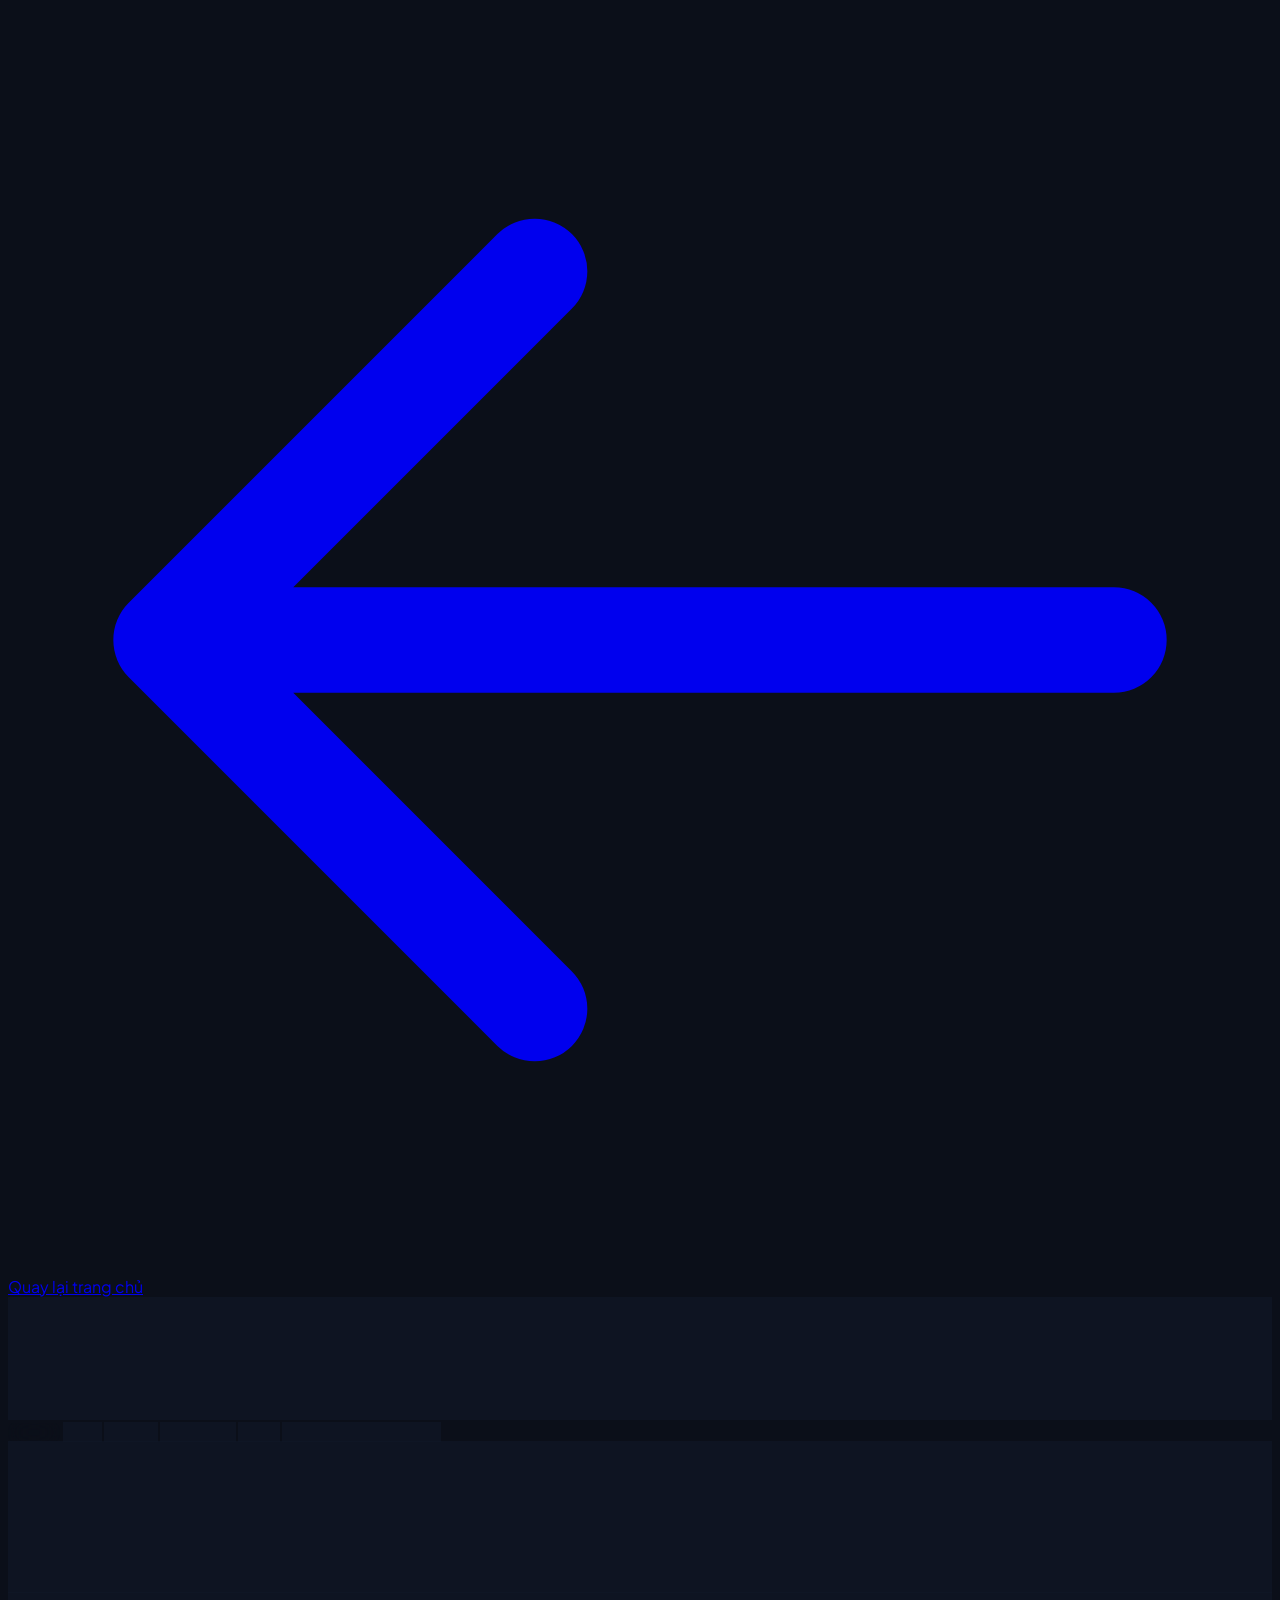
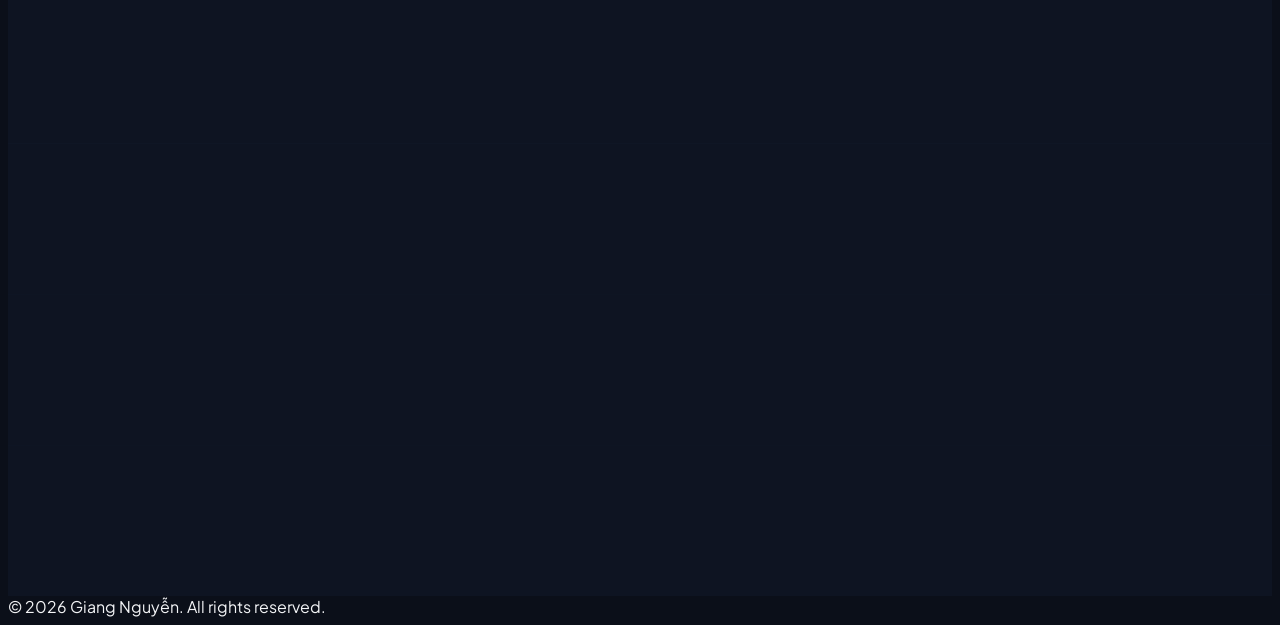
==== du-an/index.html @ d6cf80b6 "Add files via upload" ====
<!DOCTYPE html>
<html lang="vi">
<head>
    <meta charset="UTF-8">
    <meta name="viewport" content="width=device-width, initial-scale=1.0">
    <title>Dự án cá nhân - Giang Nguyễn</title>
    <script src="https://cdn.tailwindcss.com"></script>
    <link href="https://fonts.googleapis.com/css2?family=Plus+Jakarta+Sans:wght@400;500;600;700&display=swap" rel="stylesheet">
    <style>
        body {
            font-family: 'Plus Jakarta Sans', sans-serif;
            background-color: #0b0f19;
            color: #f3f4f6;
        }
        .glass-card {
            background: rgba(17, 24, 39, 0.7);
            border: 1px solid rgba(255, 255, 255, 0.08);
            backdrop-filter: blur(12px);
        }
        .project-card:hover {
            border-color: rgba(59, 130, 246, 0.5);
            transform: translateY(-4px);
        }
        .tab-btn.active {
            background-color: #2563eb;
            color: #ffffff;
            border-color: #2563eb;
        }
    </style>
</head>
<body class="min-h-screen py-10 px-4 sm:px-6">

    <div class="max-w-5xl mx-auto">
        <!-- Nút quay lại trang chủ -->
        <div class="mb-6">
            <a href="../" class="inline-flex items-center text-sm font-medium text-gray-400 hover:text-white transition-colors">
                <svg class="w-4 h-4 mr-2" fill="none" stroke="currentColor" viewBox="0 0 24 24"><path stroke-linecap="round" stroke-linejoin="round" stroke-width="2" d="M10 19l-7-7m0 0l7-7m-7 7h18"/></svg>
                Quay lại trang chủ
            </a>
        </div>

        <!-- Header tiêu đề -->
        <div class="glass-card rounded-2xl p-6 sm:p-8 mb-8 shadow-xl">
            <h1 class="text-2xl sm:text-3xl font-bold text-white mb-2">📁 Kho Dự án & Danh mục</h1>
            <p class="text-gray-400 text-sm sm:text-base">Khám phá các sản phẩm sáng tạo qua từng danh mục chi tiết của Giang Nguyễn.</p>
        </div>

        <!-- Thanh lọc danh mục (Tabs) -->
        <div class="flex flex-wrap gap-2 mb-8" id="filter-tabs">
            <button onclick="filterCategory('all')" class="tab-btn active px-4 py-2 rounded-xl text-sm font-medium glass-card text-gray-300 transition-all">Tất cả</button>
            <button onclick="filterCategory('anh')" class="tab-btn px-4 py-2 rounded-xl text-sm font-medium glass-card text-gray-300 transition-all">Ảnh</button>
            <button onclick="filterCategory('giai-tri')" class="tab-btn px-4 py-2 rounded-xl text-sm font-medium glass-card text-gray-300 transition-all">Giải trí</button>
            <button onclick="filterCategory('thoi-trang')" class="tab-btn px-4 py-2 rounded-xl text-sm font-medium glass-card text-gray-300 transition-all">Thời trang</button>
            <button onclick="filterCategory('tvc')" class="tab-btn px-4 py-2 rounded-xl text-sm font-medium glass-card text-gray-300 transition-all">TVC</button>
            <button onclick="filterCategory('video-beauty')" class="tab-btn px-4 py-2 rounded-xl text-sm font-medium glass-card text-gray-300 transition-all">Video Beauty/Sản phẩm</button>
        </div>

        <!-- Lưới danh sách dự án -->
        <div class="grid grid-cols-1 md:grid-cols-2 lg:grid-cols-3 gap-6" id="project-grid">

            <!-- Mục: Ảnh -->
            <div class="project-item glass-card rounded-2xl overflow-hidden project-card transition-all duration-300 flex flex-col justify-between" data-category="anh">
                <div>
                    <div class="relative aspect-video bg-gray-800">
                        <img src="https://images.unsplash.com/photo-1516035069371-29a1b244cc32?auto=format&fit=crop&w=800&q=80" alt="Ảnh" class="w-full h-full object-cover opacity-80">
                        <span class="absolute top-3 left-3 bg-blue-600/90 text-white text-xs font-semibold px-2.5 py-1 rounded-full">Ảnh</span>
                    </div>
                    <div class="p-5">
                        <h2 class="text-base font-bold text-white mb-1">Bộ sưu tập nhiếp ảnh nghệ thuật</h2>
                        <p class="text-gray-400 text-xs">Ghi lại góc nhìn đời sống và phong cảnh với hệ thống máy ảnh chuyên nghiệp.</p>
                    </div>
                </div>
                <div class="px-5 pb-5 pt-0">
                    <a href="#" class="block w-full text-center bg-gray-800 hover:bg-blue-600 text-white font-medium text-xs py-2 rounded-xl transition-colors">Xem bộ sưu tập</a>
                </div>
            </div>

            <!-- Mục: Giải trí -->
            <div class="project-item glass-card rounded-2xl overflow-hidden project-card transition-all duration-300 flex flex-col justify-between" data-category="giai-tri">
                <div>
                    <div class="relative aspect-video bg-gray-800">
                        <img src="https://images.unsplash.com/photo-1574717024653-61fd2cf4d44d?auto=format&fit=crop&w=800&q=80" alt="Giải trí" class="w-full h-full object-cover opacity-80">
                        <span class="absolute top-3 left-3 bg-purple-600/90 text-white text-xs font-semibold px-2.5 py-1 rounded-full">Giải trí</span>
                    </div>
                    <div class="p-5">
                        <h2 class="text-base font-bold text-white mb-1">Vlog & Nội dung giải trí tổng hợp</h2>
                        <p class="text-gray-400 text-xs">Các video trải nghiệm, hậu trường thú vị và các câu chuyện đời thường.</p>
                    </div>
                </div>
                <div class="px-5 pb-5 pt-0">
                    <a href="#" class="block w-full text-center bg-gray-800 hover:bg-blue-600 text-white font-medium text-xs py-2 rounded-xl transition-colors">Xem chi tiết</a>
                </div>
            </div>

            <!-- Mục: Thời trang -->
            <div class="project-item glass-card rounded-2xl overflow-hidden project-card transition-all duration-300 flex flex-col justify-between" data-category="thoi-trang">
                <div>
                    <div class="relative aspect-video bg-gray-800">
                        <img src="https://images.unsplash.com/photo-1490481651871-ab68de25d43d?auto=format&fit=crop&w=800&q=80" alt="Thời trang" class="w-full h-full object-cover opacity-80">
                        <span class="absolute top-3 left-3 bg-pink-600/90 text-white text-xs font-semibold px-2.5 py-1 rounded-full">Thời trang</span>
                    </div>
                    <div class="p-5">
                        <h2 class="text-base font-bold text-white mb-1">Lookbook & Bộ sưu tập thời trang</h2>
                        <p class="text-gray-400 text-xs">Dự án phối cảnh, chụp lookbook và định hình phong cách cá tính.</p>
                    </div>
                </div>
                <div class="px-5 pb-5 pt-0">
                    <a href="#" class="block w-full text-center bg-gray-800 hover:bg-blue-600 text-white font-medium text-xs py-2 rounded-xl transition-colors">Xem chi tiết</a>
                </div>
            </div>

            <!-- Mục: TVC -->
            <div class="project-item glass-card rounded-2xl overflow-hidden project-card transition-all duration-300 flex flex-col justify-between" data-category="tvc">
                <div>
                    <div class="relative aspect-video bg-gray-800">
                        <img src="https://images.unsplash.com/photo-1492691527719-9d1e07e534b4?auto=format&fit=crop&w=800&q=80" alt="TVC" class="w-full h-full object-cover opacity-80">
                        <span class="absolute top-3 left-3 bg-emerald-600/90 text-white text-xs font-semibold px-2.5 py-1 rounded-full">TVC</span>
                    </div>
                    <div class="p-5">
                        <h2 class="text-base font-bold text-white mb-1">Sản xuất TVC & Quảng cáo thương hiệu</h2>
                        <p class="text-gray-400 text-xs">Các thước phim quảng cáo doanh nghiệp, sự kiện và truyền thông chuyên nghiệp.</p>
                    </div>
                </div>
                <div class="px-5 pb-5 pt-0">
                    <a href="#" class="block w-full text-center bg-gray-800 hover:bg-blue-600 text-white font-medium text-xs py-2 rounded-xl transition-colors">Xem chi tiết</a>
                </div>
            </div>

            <!-- Mục: Video Beauty/Sản phẩm -->
            <div class="project-item glass-card rounded-2xl overflow-hidden project-card transition-all duration-300 flex flex-col justify-between" data-category="video-beauty">
                <div>
                    <div class="relative aspect-video bg-gray-800">
                        <img src="https://images.unsplash.com/photo-1526170375885-4d8ecf77b99f?auto=format&fit=crop&w=800&q=80" alt="Video Beauty/Sản phẩm" class="w-full h-full object-cover opacity-80">
                        <span class="absolute top-3 left-3 bg-amber-600/90 text-white text-xs font-semibold px-2.5 py-1 rounded-full">Beauty / Sản phẩm</span>
                    </div>
                    <div class="p-5">
                        <h2 class="text-base font-bold text-white mb-1">Review & Video Beauty Sản phẩm</h2>
                        <p class="text-gray-400 text-xs">Quay dựng chi tiết cận cảnh sản phẩm, mỹ phẩm và công nghệ với ánh sáng Studio.</p>
                    </div>
                </div>
                <div class="px-5 pb-5 pt-0">
                    <a href="#" class="block w-full text-center bg-gray-800 hover:bg-blue-600 text-white font-medium text-xs py-2 rounded-xl transition-colors">Xem chi tiết</a>
                </div>
            </div>

        </div>

        <!-- Footer nhỏ -->
        <div class="text-center mt-12 text-gray-500 text-xs">
            © 2026 Giang Nguyễn. All rights reserved.
        </div>
    </div>

    <!-- Script xử lý bộ lọc tab -->
    <script>
        function filterCategory(category) {
            // Cập nhật trạng thái active cho nút bấm
            const buttons = document.querySelectorAll('.tab-btn');
            buttons.forEach(btn => btn.classList.remove('active'));
            event.target.classList.add('active');

            // Lọc hiển thị các item dự án
            const items = document.querySelectorAll('.project-item');
            items.forEach(item => {
                if (category === 'all' || item.getAttribute('data-category') === category) {
                    item.style.display = 'flex';
                } else {
                    item.style.display = 'none';
                }
            });
        }
    </script>
</body>
</html>
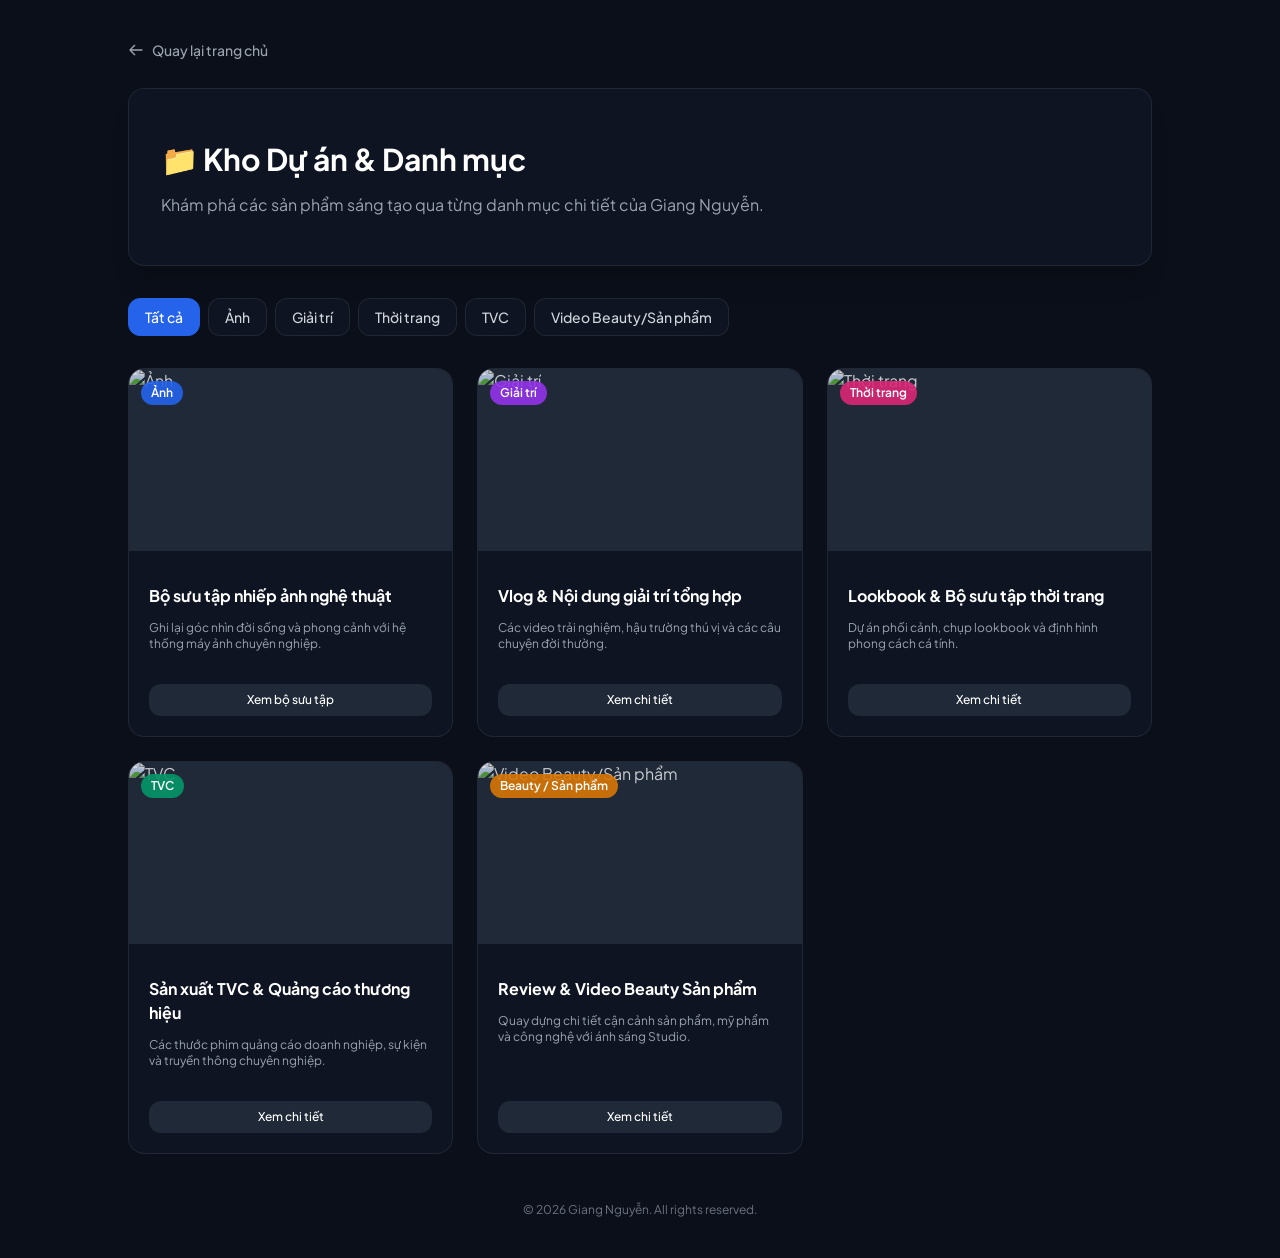
==== commit f0cf4ec7: "Add files via upload" ====
--- a/du-an/index.html
+++ b/du-an/index.html
@@ -4,7 +4,17 @@
     <meta charset="UTF-8">
     <meta name="viewport" content="width=device-width, initial-scale=1.0">
     <title>Dự án cá nhân - Giang Nguyễn</title>
-    <script src="https://cdn.tailwindcss.com"></script>
+    <meta name="description" content="Kho dự án & danh mục sáng tạo của Giang Nguyễn — nhiếp ảnh, vlog giải trí, thời trang, TVC và video beauty.">
+    <meta name="theme-color" content="#0b0f19">
+    <meta property="og:type" content="website">
+    <meta property="og:site_name" content="Giang Nguyễn">
+    <meta property="og:title" content="Dự án cá nhân - Giang Nguyễn">
+    <meta property="og:description" content="Kho dự án & danh mục sáng tạo của Giang Nguyễn — nhiếp ảnh, vlog giải trí, thời trang, TVC và video beauty.">
+    <meta property="og:image" content="https://res.cloudinary.com/g9uxwrbl/image/upload/w_1200,q_80/album-bts-1.jpg">
+    <meta name="twitter:card" content="summary_large_image">
+    <meta name="twitter:title" content="Dự án cá nhân - Giang Nguyễn">
+    <meta name="twitter:description" content="Kho dự án & danh mục sáng tạo của Giang Nguyễn — nhiếp ảnh, vlog giải trí, thời trang, TVC và video beauty.">
+    <link rel="stylesheet" href="tailwind.css">
     <link href="https://fonts.googleapis.com/css2?family=Plus+Jakarta+Sans:wght@400;500;600;700&display=swap" rel="stylesheet">
     <style>
         body {
@@ -47,12 +57,12 @@
 
         <!-- Thanh lọc danh mục (Tabs) -->
         <div class="flex flex-wrap gap-2 mb-8" id="filter-tabs">
-            <button onclick="filterCategory('all')" class="tab-btn active px-4 py-2 rounded-xl text-sm font-medium glass-card text-gray-300 transition-all">Tất cả</button>
-            <button onclick="filterCategory('anh')" class="tab-btn px-4 py-2 rounded-xl text-sm font-medium glass-card text-gray-300 transition-all">Ảnh</button>
-            <button onclick="filterCategory('giai-tri')" class="tab-btn px-4 py-2 rounded-xl text-sm font-medium glass-card text-gray-300 transition-all">Giải trí</button>
-            <button onclick="filterCategory('thoi-trang')" class="tab-btn px-4 py-2 rounded-xl text-sm font-medium glass-card text-gray-300 transition-all">Thời trang</button>
-            <button onclick="filterCategory('tvc')" class="tab-btn px-4 py-2 rounded-xl text-sm font-medium glass-card text-gray-300 transition-all">TVC</button>
-            <button onclick="filterCategory('video-beauty')" class="tab-btn px-4 py-2 rounded-xl text-sm font-medium glass-card text-gray-300 transition-all">Video Beauty/Sản phẩm</button>
+            <button onclick="filterCategory('all', this)" class="tab-btn active px-4 py-2 rounded-xl text-sm font-medium glass-card text-gray-300 transition-all">Tất cả</button>
+            <button onclick="filterCategory('anh', this)" class="tab-btn px-4 py-2 rounded-xl text-sm font-medium glass-card text-gray-300 transition-all">Ảnh</button>
+            <button onclick="filterCategory('giai-tri', this)" class="tab-btn px-4 py-2 rounded-xl text-sm font-medium glass-card text-gray-300 transition-all">Giải trí</button>
+            <button onclick="filterCategory('thoi-trang', this)" class="tab-btn px-4 py-2 rounded-xl text-sm font-medium glass-card text-gray-300 transition-all">Thời trang</button>
+            <button onclick="filterCategory('tvc', this)" class="tab-btn px-4 py-2 rounded-xl text-sm font-medium glass-card text-gray-300 transition-all">TVC</button>
+            <button onclick="filterCategory('video-beauty', this)" class="tab-btn px-4 py-2 rounded-xl text-sm font-medium glass-card text-gray-300 transition-all">Video Beauty/Sản phẩm</button>
         </div>
 
         <!-- Lưới danh sách dự án -->
@@ -71,7 +81,7 @@
                     </div>
                 </div>
                 <div class="px-5 pb-5 pt-0">
-                    <a href="#" class="block w-full text-center bg-gray-800 hover:bg-blue-600 text-white font-medium text-xs py-2 rounded-xl transition-colors">Xem bộ sưu tập</a>
+                    <a href="../#albumSection" class="block w-full text-center bg-gray-800 hover:bg-blue-600 text-white font-medium text-xs py-2 rounded-xl transition-colors">Xem bộ sưu tập</a>
                 </div>
             </div>
 
@@ -88,7 +98,7 @@
                     </div>
                 </div>
                 <div class="px-5 pb-5 pt-0">
-                    <a href="#" class="block w-full text-center bg-gray-800 hover:bg-blue-600 text-white font-medium text-xs py-2 rounded-xl transition-colors">Xem chi tiết</a>
+                    <a href="https://www.facebook.com/n.giang62/reels/" target="_blank" rel="noopener noreferrer" class="block w-full text-center bg-gray-800 hover:bg-blue-600 text-white font-medium text-xs py-2 rounded-xl transition-colors">Xem chi tiết</a>
                 </div>
             </div>
 
@@ -105,7 +115,7 @@
                     </div>
                 </div>
                 <div class="px-5 pb-5 pt-0">
-                    <a href="#" class="block w-full text-center bg-gray-800 hover:bg-blue-600 text-white font-medium text-xs py-2 rounded-xl transition-colors">Xem chi tiết</a>
+                    <button type="button" onclick="comingSoon(this)" class="block w-full text-center bg-gray-800 hover:bg-blue-600 text-white font-medium text-xs py-2 rounded-xl transition-colors cursor-pointer">Xem chi tiết</button>
                 </div>
             </div>
 
@@ -122,7 +132,7 @@
                     </div>
                 </div>
                 <div class="px-5 pb-5 pt-0">
-                    <a href="#" class="block w-full text-center bg-gray-800 hover:bg-blue-600 text-white font-medium text-xs py-2 rounded-xl transition-colors">Xem chi tiết</a>
+                    <button type="button" onclick="comingSoon(this)" class="block w-full text-center bg-gray-800 hover:bg-blue-600 text-white font-medium text-xs py-2 rounded-xl transition-colors cursor-pointer">Xem chi tiết</button>
                 </div>
             </div>
 
@@ -139,7 +149,7 @@
                     </div>
                 </div>
                 <div class="px-5 pb-5 pt-0">
-                    <a href="#" class="block w-full text-center bg-gray-800 hover:bg-blue-600 text-white font-medium text-xs py-2 rounded-xl transition-colors">Xem chi tiết</a>
+                    <button type="button" onclick="comingSoon(this)" class="block w-full text-center bg-gray-800 hover:bg-blue-600 text-white font-medium text-xs py-2 rounded-xl transition-colors cursor-pointer">Xem chi tiết</button>
                 </div>
             </div>
 
@@ -153,21 +163,23 @@
 
     <!-- Script xử lý bộ lọc tab -->
     <script>
-        function filterCategory(category) {
+        function filterCategory(category, btn) {
             // Cập nhật trạng thái active cho nút bấm
-            const buttons = document.querySelectorAll('.tab-btn');
-            buttons.forEach(btn => btn.classList.remove('active'));
-            event.target.classList.add('active');
+            document.querySelectorAll('.tab-btn').forEach(b => b.classList.remove('active'));
+            if (btn) btn.classList.add('active');
 
             // Lọc hiển thị các item dự án
-            const items = document.querySelectorAll('.project-item');
-            items.forEach(item => {
-                if (category === 'all' || item.getAttribute('data-category') === category) {
-                    item.style.display = 'flex';
-                } else {
-                    item.style.display = 'none';
-                }
+            document.querySelectorAll('.project-item').forEach(item => {
+                item.style.display =
+                    (category === 'all' || item.getAttribute('data-category') === category) ? 'flex' : 'none';
             });
+        }
+
+        // Mục chưa có trang chi tiết: nhấn chỉ hiển thị thông báo, không nhảy đi đâu cả
+        function comingSoon(btn) {
+            if (btn.textContent.includes('Sắp ra mắt')) return;
+            btn.textContent = 'Sắp ra mắt ✨';
+            setTimeout(() => { btn.textContent = 'Xem chi tiết'; }, 2000);
         }
     </script>
 </body>
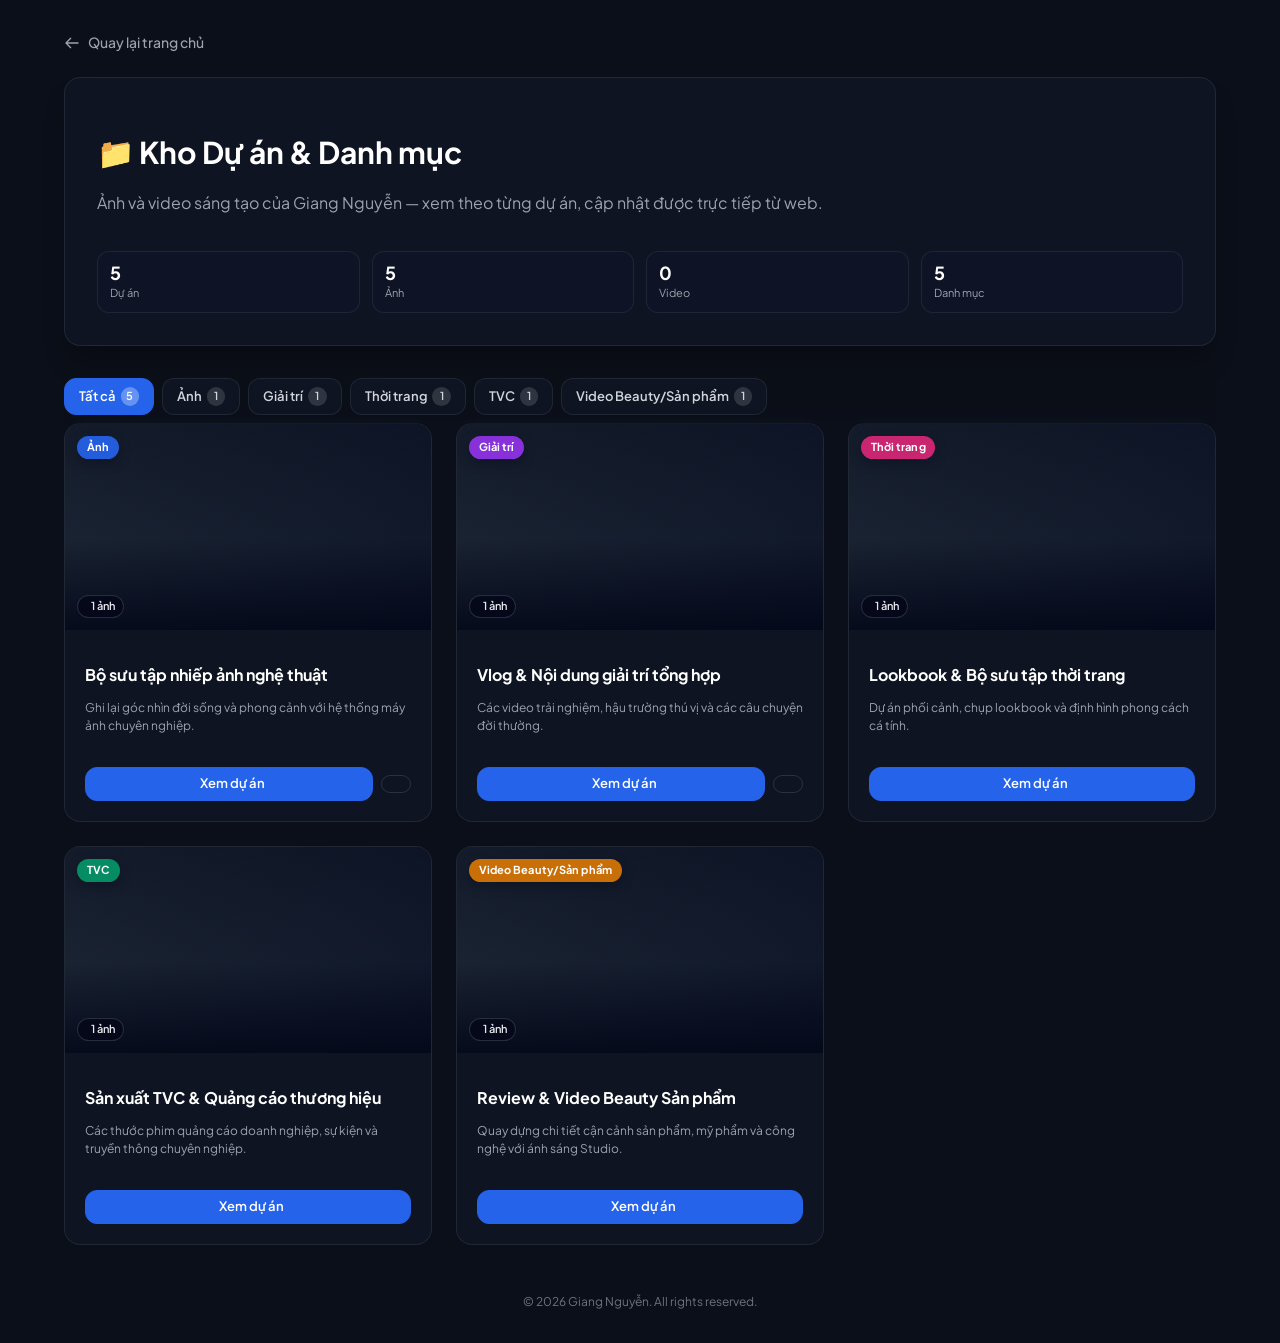
==== commit 07069041: "Add files via upload" ====
--- a/du-an/index.html
+++ b/du-an/index.html
@@ -4,183 +4,242 @@
     <meta charset="UTF-8">
     <meta name="viewport" content="width=device-width, initial-scale=1.0">
     <title>Dự án cá nhân - Giang Nguyễn</title>
-    <meta name="description" content="Kho dự án & danh mục sáng tạo của Giang Nguyễn — nhiếp ảnh, vlog giải trí, thời trang, TVC và video beauty.">
+    <meta name="description" content="Kho dự án & danh mục sáng tạo của Giang Nguyễn — ảnh, video, vlog giải trí, thời trang, TVC và video beauty.">
     <meta name="theme-color" content="#0b0f19">
     <meta property="og:type" content="website">
     <meta property="og:site_name" content="Giang Nguyễn">
     <meta property="og:title" content="Dự án cá nhân - Giang Nguyễn">
-    <meta property="og:description" content="Kho dự án & danh mục sáng tạo của Giang Nguyễn — nhiếp ảnh, vlog giải trí, thời trang, TVC và video beauty.">
+    <meta property="og:description" content="Kho dự án & danh mục sáng tạo của Giang Nguyễn — ảnh, video, vlog giải trí, thời trang, TVC và video beauty.">
     <meta property="og:image" content="https://res.cloudinary.com/g9uxwrbl/image/upload/w_1200,q_80/album-bts-1.jpg">
     <meta name="twitter:card" content="summary_large_image">
     <meta name="twitter:title" content="Dự án cá nhân - Giang Nguyễn">
-    <meta name="twitter:description" content="Kho dự án & danh mục sáng tạo của Giang Nguyễn — nhiếp ảnh, vlog giải trí, thời trang, TVC và video beauty.">
+    <meta name="twitter:description" content="Kho dự án & danh mục sáng tạo của Giang Nguyễn — ảnh, video, vlog giải trí, thời trang, TVC và video beauty.">
+    <link rel="icon" type="image/png" href="../image/icon.jpg">
+    <!-- Mở kết nối sớm tới các CDN đang dùng để giảm độ trễ -->
+    <link rel="preconnect" href="https://fonts.googleapis.com">
+    <link rel="preconnect" href="https://fonts.gstatic.com" crossorigin>
+    <link rel="preconnect" href="https://res.cloudinary.com" crossorigin>
+    <link rel="dns-prefetch" href="https://res.cloudinary.com">
+    <link rel="dns-prefetch" href="https://i.ytimg.com">
+    <link href="https://fonts.googleapis.com/css2?family=Plus+Jakarta+Sans:wght@400;500;600;700&display=swap" rel="stylesheet">
+    <!-- Icon Phosphor: chỉ nạp 2 bộ đang dùng (regular + fill) -->
+    <link rel="stylesheet" href="https://cdn.jsdelivr.net/npm/@phosphor-icons/web@2.1.2/src/regular/style.css">
+    <link rel="stylesheet" href="https://cdn.jsdelivr.net/npm/@phosphor-icons/web@2.1.2/src/fill/style.css">
+    <!-- Đăng nhập Google: chỉ tài khoản admin mới thấy công cụ thêm ảnh/video -->
+    <script src="https://accounts.google.com/gsi/client" async defer></script>
     <link rel="stylesheet" href="tailwind.css">
-    <link href="https://fonts.googleapis.com/css2?family=Plus+Jakarta+Sans:wght@400;500;600;700&display=swap" rel="stylesheet">
-    <style>
-        body {
-            font-family: 'Plus Jakarta Sans', sans-serif;
-            background-color: #0b0f19;
-            color: #f3f4f6;
-        }
-        .glass-card {
-            background: rgba(17, 24, 39, 0.7);
-            border: 1px solid rgba(255, 255, 255, 0.08);
-            backdrop-filter: blur(12px);
-        }
-        .project-card:hover {
-            border-color: rgba(59, 130, 246, 0.5);
-            transform: translateY(-4px);
-        }
-        .tab-btn.active {
-            background-color: #2563eb;
-            color: #ffffff;
-            border-color: #2563eb;
-        }
-    </style>
+    <!-- Giao diện riêng của Kho Dự án: nạp SAU tailwind.css để đè utility trùng tên -->
+    <link rel="stylesheet" href="du-an.css">
 </head>
-<body class="min-h-screen py-10 px-4 sm:px-6">
-
-    <div class="max-w-5xl mx-auto">
-        <!-- Nút quay lại trang chủ -->
-        <div class="mb-6">
-            <a href="../" class="inline-flex items-center text-sm font-medium text-gray-400 hover:text-white transition-colors">
-                <svg class="w-4 h-4 mr-2" fill="none" stroke="currentColor" viewBox="0 0 24 24"><path stroke-linecap="round" stroke-linejoin="round" stroke-width="2" d="M10 19l-7-7m0 0l7-7m-7 7h18"/></svg>
+<body class="duan-page">
+
+    <div class="duan-wrap">
+
+        <!-- Thanh trên: quay lại trang chủ + khu vực quản trị -->
+        <div class="duan-topbar">
+            <a href="../" class="duan-back" title="Quay lại trang chủ">
+                <svg width="16" height="16" fill="none" stroke="currentColor" viewBox="0 0 24 24" aria-hidden="true"><path stroke-linecap="round" stroke-linejoin="round" stroke-width="2" d="M10 19l-7-7m0 0l7-7m-7 7h18"/></svg>
                 Quay lại trang chủ
             </a>
-        </div>
-
-        <!-- Header tiêu đề -->
-        <div class="glass-card rounded-2xl p-6 sm:p-8 mb-8 shadow-xl">
-            <h1 class="text-2xl sm:text-3xl font-bold text-white mb-2">📁 Kho Dự án & Danh mục</h1>
-            <p class="text-gray-400 text-sm sm:text-base">Khám phá các sản phẩm sáng tạo qua từng danh mục chi tiết của Giang Nguyễn.</p>
-        </div>
-
-        <!-- Thanh lọc danh mục (Tabs) -->
-        <div class="flex flex-wrap gap-2 mb-8" id="filter-tabs">
-            <button onclick="filterCategory('all', this)" class="tab-btn active px-4 py-2 rounded-xl text-sm font-medium glass-card text-gray-300 transition-all">Tất cả</button>
-            <button onclick="filterCategory('anh', this)" class="tab-btn px-4 py-2 rounded-xl text-sm font-medium glass-card text-gray-300 transition-all">Ảnh</button>
-            <button onclick="filterCategory('giai-tri', this)" class="tab-btn px-4 py-2 rounded-xl text-sm font-medium glass-card text-gray-300 transition-all">Giải trí</button>
-            <button onclick="filterCategory('thoi-trang', this)" class="tab-btn px-4 py-2 rounded-xl text-sm font-medium glass-card text-gray-300 transition-all">Thời trang</button>
-            <button onclick="filterCategory('tvc', this)" class="tab-btn px-4 py-2 rounded-xl text-sm font-medium glass-card text-gray-300 transition-all">TVC</button>
-            <button onclick="filterCategory('video-beauty', this)" class="tab-btn px-4 py-2 rounded-xl text-sm font-medium glass-card text-gray-300 transition-all">Video Beauty/Sản phẩm</button>
-        </div>
-
-        <!-- Lưới danh sách dự án -->
-        <div class="grid grid-cols-1 md:grid-cols-2 lg:grid-cols-3 gap-6" id="project-grid">
-
-            <!-- Mục: Ảnh -->
-            <div class="project-item glass-card rounded-2xl overflow-hidden project-card transition-all duration-300 flex flex-col justify-between" data-category="anh">
+
+            <!-- Vùng đăng nhập (hiện khi Google Identity Services sẵn sàng) -->
+            <div id="duanAuthBox" class="hidden">
+                <div id="duanAuthSignedOut">
+                    <div id="duanGoogleBtn" class="duan-google-slot"></div>
+                    <p id="duanAuthNote" class="duan-hint hidden"></p>
+                </div>
+                <div id="duanAuthSignedIn" class="hidden duan-userchip">
+                    <img id="duanUserAvatar" class="duan-avatar" src="" alt="" referrerpolicy="no-referrer">
+                    <span id="duanUserName" class="text-xs font-semibold text-white"></span>
+                    <span id="duanAdminBadge" class="duan-badge-admin hidden">ADMIN</span>
+                    <span id="duanAuthHint" class="text-xs text-gray-400 hidden"></span>
+                    <button type="button" class="duan-btn duan-btn--ghost duan-btn--xs" data-duan-logout="1">Thoát</button>
+                </div>
+            </div>
+        </div>
+        <!-- Tiêu đề + thống kê + công cụ admin -->
+        <header class="glass-card duan-head-card">
+            <div class="duan-head">
                 <div>
-                    <div class="relative aspect-video bg-gray-800">
-                        <img src="https://images.unsplash.com/photo-1516035069371-29a1b244cc32?auto=format&fit=crop&w=800&q=80" alt="Ảnh" class="w-full h-full object-cover opacity-80">
-                        <span class="absolute top-3 left-3 bg-blue-600/90 text-white text-xs font-semibold px-2.5 py-1 rounded-full">Ảnh</span>
+                    <h1 class="duan-h1">📁 Kho Dự án &amp; Danh mục</h1>
+                    <p class="duan-lead">Ảnh và video sáng tạo của Giang Nguyễn — xem theo từng dự án, cập nhật được trực tiếp từ web.</p>
+                </div>
+                <div id="duanAdminTools" class="hidden duan-actions">
+                    <button type="button" class="duan-btn duan-btn--primary" data-duan-new="1">
+                        <i class="ph ph-plus-circle" aria-hidden="true"></i> Thêm dự án
+                    </button>
+                    <button type="button" class="duan-btn duan-btn--ghost" data-duan-reset="1" title="Quay lại 5 danh mục mặc định">
+                        <i class="ph ph-arrow-counter-clockwise" aria-hidden="true"></i> Mặc định
+                    </button>
+                    <span id="duanModeChip" class="duan-chip hidden" title="Nơi lưu thay đổi"></span>
+                </div>
+            </div>
+
+            <!-- Thống kê nhanh: dự án / ảnh / video / danh mục -->
+            <div id="duanStats" class="duan-stats"></div>
+
+            <div id="duanDefaultNote" class="duan-note hidden duan-spacer">
+                Đang hiển thị <b>5 danh mục mặc định</b>. Mọi thao tác thêm/sửa/xoá của bạn sẽ được lưu thành dữ liệu thật
+                (vào <code>data.js</code> khi chạy tại máy, hoặc lên bin cloud khi trang chạy online).
+            </div>
+        </header>
+
+        <!-- Thanh lọc theo danh mục (số lượng cập nhật tự động) -->
+        <div class="duan-tab-bar">
+            <div id="duanTabs" class="duan-tabs"></div>
+        </div>
+
+        <!-- Lưới dự án: do du-an.js render -->
+        <div id="duanGrid" class="duan-grid"></div>
+
+        <!-- Trạng thái rỗng -->
+        <div id="duanEmpty" class="glass-card duan-empty hidden">
+            <i class="ph ph-image-square" aria-hidden="true"></i>
+            <p class="duan-empty-text">Chưa có dự án nào trong danh mục này.</p>
+        </div>
+
+        <div class="duan-footer">
+            © 2026 Giang Nguyễn. All rights reserved.
+        </div>
+    </div>
+
+    <!-- ==================== Modal xem chi tiết dự án ==================== -->
+    <div id="duanProjectModal" class="duan-modal hidden" role="dialog" aria-modal="true" aria-labelledby="duanProjectTitle">
+        <div class="duan-modal-panel">
+            <div class="duan-modal-head">
+                <div class="duan-grow">
+                    <h3 id="duanProjectTitle" class="duan-title duan-clamp-1"></h3>
+                    <p id="duanProjectMeta" class="duan-counter duan-spacer-sm"></p>
+                </div>
+                <div class="duan-actions">
+                    <div id="duanProjectAdminTools" class="hidden duan-actions">
+                        <button type="button" class="duan-btn duan-btn--xs duan-btn--primary" data-duan-add-media="1" title="Thêm ảnh/video vào dự án này">
+                            <i class="ph ph-plus" aria-hidden="true"></i> Ảnh/Video
+                        </button>
+                        <button type="button" class="duan-btn duan-btn--xs" data-duan-edit="1" title="Sửa thông tin dự án">
+                            <i class="ph ph-pencil-simple" aria-hidden="true"></i> Sửa
+                        </button>
+                        <button type="button" class="duan-btn duan-btn--xs duan-btn--danger" data-duan-delete="1" title="Xoá dự án">
+                            <i class="ph ph-trash" aria-hidden="true"></i>
+                        </button>
                     </div>
-                    <div class="p-5">
-                        <h2 class="text-base font-bold text-white mb-1">Bộ sưu tập nhiếp ảnh nghệ thuật</h2>
-                        <p class="text-gray-400 text-xs">Ghi lại góc nhìn đời sống và phong cảnh với hệ thống máy ảnh chuyên nghiệp.</p>
+                    <button type="button" class="duan-btn duan-btn--icon" data-duan-close="project" aria-label="Đóng">
+                        <i class="ph ph-x" aria-hidden="true"></i>
+                    </button>
+                </div>
+            </div>
+            <div class="duan-modal-body">
+                <div class="duan-viewer-wrap">
+                    <div id="duanViewer" class="duan-viewer"></div>
+                    <button type="button" class="duan-nav duan-nav--prev" data-duan-nav="prev" aria-label="Media trước">
+                        <i class="ph ph-caret-left" aria-hidden="true"></i>
+                    </button>
+                    <button type="button" class="duan-nav duan-nav--next" data-duan-nav="next" aria-label="Media tiếp theo">
+                        <i class="ph ph-caret-right" aria-hidden="true"></i>
+                    </button>
+                </div>
+                <div class="duan-row duan-spacer">
+                    <span id="duanViewerCounter" class="duan-counter"></span>
+                    <span id="duanViewerType" class="duan-chip hidden"></span>
+                </div>
+                <p id="duanProjectDesc" class="duan-desc-md"></p>
+                <div class="duan-row duan-spacer">
+                    <a id="duanProjectLink" class="duan-btn duan-btn--ghost hidden" target="_blank" rel="noopener noreferrer">
+                        <i class="ph ph-arrow-square-out" aria-hidden="true"></i> <span id="duanProjectLinkText"></span>
+                    </a>
+                </div>
+                <div id="duanThumbs" class="duan-thumbs duan-spacer"></div>
+            </div>
+        </div>
+    </div>
+
+    <!-- ==================== Modal thêm / sửa dự án ==================== -->
+    <div id="duanFormModal" class="duan-modal hidden" role="dialog" aria-modal="true" aria-labelledby="duanFormHeading">
+        <div class="duan-modal-panel">
+            <div class="duan-modal-head">
+                <div class="duan-grow">
+                    <h3 id="duanFormHeading" class="duan-title">Thêm dự án</h3>
+                    <p class="duan-counter duan-spacer-sm">Dán link ảnh/video/YouTube/Facebook hoặc tải file trực tiếp lên Cloudinary.</p>
+                </div>
+                <button type="button" class="duan-btn duan-btn--icon" data-duan-close="form" aria-label="Đóng">
+                    <i class="ph ph-x" aria-hidden="true"></i>
+                </button>
+            </div>
+
+            <form id="duanForm" class="duan-modal-body" onsubmit="duanSubmitForm(event)">
+                <div class="duan-col">
+                    <label class="duan-label" for="duanFormTitleInput">Tiêu đề dự án *</label>
+                    <input id="duanFormTitleInput" class="duan-input" type="text" maxlength="140" required placeholder="VD: Bộ sưu tập nhiếp ảnh nghệ thuật">
+                </div>
+
+                <div class="duan-2col duan-spacer">
+                    <div class="duan-col">
+                        <label class="duan-label" for="duanFormCategory">Danh mục</label>
+                        <select id="duanFormCategory" class="duan-input"></select>
                     </div>
-                </div>
-                <div class="px-5 pb-5 pt-0">
-                    <a href="../#albumSection" class="block w-full text-center bg-gray-800 hover:bg-blue-600 text-white font-medium text-xs py-2 rounded-xl transition-colors">Xem bộ sưu tập</a>
-                </div>
-            </div>
-
-            <!-- Mục: Giải trí -->
-            <div class="project-item glass-card rounded-2xl overflow-hidden project-card transition-all duration-300 flex flex-col justify-between" data-category="giai-tri">
-                <div>
-                    <div class="relative aspect-video bg-gray-800">
-                        <img src="https://images.unsplash.com/photo-1574717024653-61fd2cf4d44d?auto=format&fit=crop&w=800&q=80" alt="Giải trí" class="w-full h-full object-cover opacity-80">
-                        <span class="absolute top-3 left-3 bg-purple-600/90 text-white text-xs font-semibold px-2.5 py-1 rounded-full">Giải trí</span>
+                    <div class="duan-col">
+                        <label class="duan-label" for="duanFormLinkLabel">Nhãn nút liên kết</label>
+                        <input id="duanFormLinkLabel" class="duan-input" type="text" maxlength="40" placeholder="Xem bộ sưu tập">
                     </div>
-                    <div class="p-5">
-                        <h2 class="text-base font-bold text-white mb-1">Vlog & Nội dung giải trí tổng hợp</h2>
-                        <p class="text-gray-400 text-xs">Các video trải nghiệm, hậu trường thú vị và các câu chuyện đời thường.</p>
-                    </div>
-                </div>
-                <div class="px-5 pb-5 pt-0">
-                    <a href="https://www.facebook.com/n.giang62/reels/" target="_blank" rel="noopener noreferrer" class="block w-full text-center bg-gray-800 hover:bg-blue-600 text-white font-medium text-xs py-2 rounded-xl transition-colors">Xem chi tiết</a>
-                </div>
-            </div>
-
-            <!-- Mục: Thời trang -->
-            <div class="project-item glass-card rounded-2xl overflow-hidden project-card transition-all duration-300 flex flex-col justify-between" data-category="thoi-trang">
-                <div>
-                    <div class="relative aspect-video bg-gray-800">
-                        <img src="https://images.unsplash.com/photo-1490481651871-ab68de25d43d?auto=format&fit=crop&w=800&q=80" alt="Thời trang" class="w-full h-full object-cover opacity-80">
-                        <span class="absolute top-3 left-3 bg-pink-600/90 text-white text-xs font-semibold px-2.5 py-1 rounded-full">Thời trang</span>
-                    </div>
-                    <div class="p-5">
-                        <h2 class="text-base font-bold text-white mb-1">Lookbook & Bộ sưu tập thời trang</h2>
-                        <p class="text-gray-400 text-xs">Dự án phối cảnh, chụp lookbook và định hình phong cách cá tính.</p>
-                    </div>
-                </div>
-                <div class="px-5 pb-5 pt-0">
-                    <button type="button" onclick="comingSoon(this)" class="block w-full text-center bg-gray-800 hover:bg-blue-600 text-white font-medium text-xs py-2 rounded-xl transition-colors cursor-pointer">Xem chi tiết</button>
-                </div>
-            </div>
-
-            <!-- Mục: TVC -->
-            <div class="project-item glass-card rounded-2xl overflow-hidden project-card transition-all duration-300 flex flex-col justify-between" data-category="tvc">
-                <div>
-                    <div class="relative aspect-video bg-gray-800">
-                        <img src="https://images.unsplash.com/photo-1492691527719-9d1e07e534b4?auto=format&fit=crop&w=800&q=80" alt="TVC" class="w-full h-full object-cover opacity-80">
-                        <span class="absolute top-3 left-3 bg-emerald-600/90 text-white text-xs font-semibold px-2.5 py-1 rounded-full">TVC</span>
-                    </div>
-                    <div class="p-5">
-                        <h2 class="text-base font-bold text-white mb-1">Sản xuất TVC & Quảng cáo thương hiệu</h2>
-                        <p class="text-gray-400 text-xs">Các thước phim quảng cáo doanh nghiệp, sự kiện và truyền thông chuyên nghiệp.</p>
-                    </div>
-                </div>
-                <div class="px-5 pb-5 pt-0">
-                    <button type="button" onclick="comingSoon(this)" class="block w-full text-center bg-gray-800 hover:bg-blue-600 text-white font-medium text-xs py-2 rounded-xl transition-colors cursor-pointer">Xem chi tiết</button>
-                </div>
-            </div>
-
-            <!-- Mục: Video Beauty/Sản phẩm -->
-            <div class="project-item glass-card rounded-2xl overflow-hidden project-card transition-all duration-300 flex flex-col justify-between" data-category="video-beauty">
-                <div>
-                    <div class="relative aspect-video bg-gray-800">
-                        <img src="https://images.unsplash.com/photo-1526170375885-4d8ecf77b99f?auto=format&fit=crop&w=800&q=80" alt="Video Beauty/Sản phẩm" class="w-full h-full object-cover opacity-80">
-                        <span class="absolute top-3 left-3 bg-amber-600/90 text-white text-xs font-semibold px-2.5 py-1 rounded-full">Beauty / Sản phẩm</span>
-                    </div>
-                    <div class="p-5">
-                        <h2 class="text-base font-bold text-white mb-1">Review & Video Beauty Sản phẩm</h2>
-                        <p class="text-gray-400 text-xs">Quay dựng chi tiết cận cảnh sản phẩm, mỹ phẩm và công nghệ với ánh sáng Studio.</p>
-                    </div>
-                </div>
-                <div class="px-5 pb-5 pt-0">
-                    <button type="button" onclick="comingSoon(this)" class="block w-full text-center bg-gray-800 hover:bg-blue-600 text-white font-medium text-xs py-2 rounded-xl transition-colors cursor-pointer">Xem chi tiết</button>
-                </div>
-            </div>
-
-        </div>
-
-        <!-- Footer nhỏ -->
-        <div class="text-center mt-12 text-gray-500 text-xs">
-            © 2026 Giang Nguyễn. All rights reserved.
-        </div>
-    </div>
-
-    <!-- Script xử lý bộ lọc tab -->
-    <script>
-        function filterCategory(category, btn) {
-            // Cập nhật trạng thái active cho nút bấm
-            document.querySelectorAll('.tab-btn').forEach(b => b.classList.remove('active'));
-            if (btn) btn.classList.add('active');
-
-            // Lọc hiển thị các item dự án
-            document.querySelectorAll('.project-item').forEach(item => {
-                item.style.display =
-                    (category === 'all' || item.getAttribute('data-category') === category) ? 'flex' : 'none';
-            });
-        }
-
-        // Mục chưa có trang chi tiết: nhấn chỉ hiển thị thông báo, không nhảy đi đâu cả
-        function comingSoon(btn) {
-            if (btn.textContent.includes('Sắp ra mắt')) return;
-            btn.textContent = 'Sắp ra mắt ✨';
-            setTimeout(() => { btn.textContent = 'Xem chi tiết'; }, 2000);
-        }
-    </script>
+                </div>
+
+                <div class="duan-col duan-spacer">
+                    <label class="duan-label" for="duanFormDesc">Mô tả ngắn</label>
+                    <textarea id="duanFormDesc" class="duan-input" rows="3" maxlength="600" placeholder="Vài dòng giới thiệu về dự án..."></textarea>
+                </div>
+
+                <div class="duan-col duan-spacer">
+                    <label class="duan-label" for="duanFormLink">Liên kết ngoài (không bắt buộc)</label>
+                    <input id="duanFormLink" class="duan-input" type="text" placeholder="https://... hoặc ../#albumSection">
+                </div>
+
+                <p class="duan-label duan-spacer">Ảnh / Video của dự án — <span class="duan-hint">phần tử đầu tiên là ảnh bìa</span></p>
+                <div class="duan-media-tools">
+                    <input type="file" id="duanFileInput" class="hidden" accept="image/*,video/*" multiple onchange="duanHandleFiles(this)">
+                    <button type="button" class="duan-btn duan-btn--primary" data-duan-upload="1">
+                        <i class="ph ph-upload-simple" aria-hidden="true"></i> Tải ảnh/video lên
+                    </button>
+                    <input id="duanUrlInput" class="duan-input duan-grow" type="text" placeholder="Dán link ảnh / video / YouTube / Facebook / Drive">
+                    <button type="button" class="duan-btn duan-btn--ghost" data-duan-add-url="1">
+                        <i class="ph ph-link-simple" aria-hidden="true"></i> Thêm link
+                    </button>
+                </div>
+                <p id="duanMediaStatus" class="duan-media-status duan-spacer-sm"></p>
+                <div id="duanMediaList" class="duan-media-list"></div>
+                <p class="duan-hint">Ảnh được nén tự động (≤1600px), video tối đa 100MB. Link YouTube / Facebook Reels / Vimeo / Google Drive sẽ được nhúng thành trình phát.</p>
+
+                <div class="duan-actions-end duan-spacer">
+                    <button type="button" class="duan-btn duan-btn--ghost" data-duan-close="form">Huỷ</button>
+                    <button type="submit" class="duan-btn duan-btn--primary">
+                        <i class="ph ph-floppy-disk" aria-hidden="true"></i> Lưu dự án
+                    </button>
+                </div>
+            </form>
+        </div>
+    </div>
+
+    <!-- ==================== Lightbox phóng to ảnh ==================== -->
+    <div id="duanLightbox" class="duan-lightbox hidden" role="dialog" aria-modal="true" aria-label="Xem ảnh phóng to">
+        <img id="duanLightboxImg" src="" alt="">
+        <div class="duan-lightbox-bar">
+            <span id="duanLightboxCaption" class="duan-chip"></span>
+            <button type="button" class="duan-btn duan-btn--icon" data-duan-close="lightbox" aria-label="Đóng ảnh">
+                <i class="ph ph-x" aria-hidden="true"></i>
+            </button>
+        </div>
+        <button type="button" class="duan-nav duan-nav--prev" data-duan-lb-nav="prev" aria-label="Ảnh trước">
+            <i class="ph ph-caret-left" aria-hidden="true"></i>
+        </button>
+        <button type="button" class="duan-nav duan-nav--next" data-duan-lb-nav="next" aria-label="Ảnh tiếp theo">
+            <i class="ph ph-caret-right" aria-hidden="true"></i>
+        </button>
+    </div>
+
+    <!-- Thông báo nhanh -->
+    <div id="duanToast" class="duan-toast hidden" role="status" aria-live="polite"></div>
+
+    <!-- Dữ liệu dùng chung của trang (đọc để lấy danh sách dự án) + logic Kho Dự án -->
+    <script src="../data.js"></script>
+    <script src="du-an.js"></script>
 </body>
 </html>
--- a/du-an/du-an.css
+++ b/du-an/du-an.css
@@ -0,0 +1,551 @@
+/*
+ * du-an/du-an.css — giao diện "Kho Dự án" cho trang du-an/index.html
+ * Nạp SAU tailwind.css nên quy tắc ở đây thắng các utility Tailwind cùng độ ưu tiên.
+ * QUY ƯỚC QUAN TRỌNG: các class dưới đây KHÔNG đặt `display` (trừ vài chỗ cố định, không
+ * bao giờ bị ẩn/hiện) để việc ẩn/hiện bằng cặp class .hidden / .flex luôn hoạt động.
+ * .flex và .hidden được khai báo ở CUỐI file (giống thứ tự của Tailwind: .hidden thắng .flex).
+ */
+
+/* ==================== Nền chung ==================== */
+body {
+    font-family: 'Plus Jakarta Sans', sans-serif;
+    background-color: #0b0f19;
+    color: #f3f4f6;
+}
+.glass-card {
+    background: rgba(17, 24, 39, 0.7);
+    border: 1px solid rgba(255, 255, 255, 0.08);
+    backdrop-filter: blur(12px);
+}
+.project-card {
+    transition: border-color 0.3s ease, transform 0.3s ease, box-shadow 0.3s ease;
+}
+.project-card:hover {
+    border-color: rgba(59, 130, 246, 0.5);
+    transform: translateY(-4px);
+    box-shadow: 0 18px 40px -22px rgba(37, 99, 235, 0.75);
+}
+
+/* ==================== Thanh lọc danh mục ==================== */
+.tab-btn {
+    border: 1px solid rgba(255, 255, 255, 0.08);
+    cursor: pointer;
+}
+.tab-btn:hover {
+    color: #ffffff;
+    border-color: rgba(147, 197, 253, 0.5);
+}
+.tab-btn.active {
+    background-color: #2563eb;
+    color: #ffffff;
+    border-color: #2563eb;
+}
+.duan-tab-count {
+    display: inline-block;
+    min-width: 1.15rem;
+    margin-left: 0.3rem;
+    padding: 0 0.25rem;
+    border-radius: 9999px;
+    background: rgba(255, 255, 255, 0.14);
+    font-size: 0.6875rem;
+    line-height: 1.15rem;
+    text-align: center;
+}
+.tab-btn.active .duan-tab-count {
+    background: rgba(255, 255, 255, 0.3);
+}
+/* Nút lọc danh mục: viền do .tab-btn, phần còn lại do .duan-tab */
+.duan-tab {
+    display: inline-flex;
+    align-items: center;
+    padding: 0.5rem 0.875rem;
+    border-radius: 0.75rem;
+    background: rgba(17, 24, 39, 0.7);
+    color: #d1d5db;
+    font-size: 0.8125rem;
+    font-weight: 600;
+    backdrop-filter: blur(12px);
+    transition: background-color 0.2s, color 0.2s, border-color 0.2s;
+}
+.duan-tab-bar {
+    position: sticky;
+    top: 0;
+    z-index: 30;
+    padding: 0.5rem 0;
+    background: linear-gradient(to bottom, rgba(11, 15, 25, 0.97) 72%, rgba(11, 15, 25, 0));
+    backdrop-filter: blur(6px);
+}
+
+/* ==================== Nút bấm ==================== */
+.duan-btn {
+    display: inline-flex;
+    align-items: center;
+    justify-content: center;
+    gap: 0.375rem;
+    padding: 0.5rem 0.875rem;
+    border-radius: 0.75rem;
+    border: 1px solid rgba(255, 255, 255, 0.12);
+    background: rgba(31, 41, 55, 0.85);
+    color: #e5e7eb;
+    font-size: 0.8125rem;
+    font-weight: 600;
+    line-height: 1.2;
+    white-space: nowrap;
+    cursor: pointer;
+    transition: background-color 0.2s, border-color 0.2s, color 0.2s, transform 0.2s;
+}
+.duan-btn i { font-size: 1rem; }
+.duan-btn:hover { background: rgba(55, 65, 81, 0.95); border-color: rgba(255, 255, 255, 0.28); color: #ffffff; }
+.duan-btn:active { transform: translateY(1px); }
+.duan-btn:disabled { opacity: 0.55; cursor: not-allowed; }
+.duan-btn--primary { background: #2563eb; border-color: #2563eb; color: #ffffff; }
+.duan-btn--primary:hover { background: #1d4ed8; border-color: #1d4ed8; }
+.duan-btn--ghost { background: transparent; }
+.duan-btn--danger { background: rgba(248, 113, 113, 0.12); border-color: rgba(248, 113, 113, 0.45); color: #fca5a5; }
+.duan-btn--danger:hover { background: #dc2626; border-color: #dc2626; color: #ffffff; }
+.duan-btn--xs { padding: 0.25rem 0.5rem; border-radius: 0.5rem; font-size: 0.6875rem; }
+.duan-btn--xs i { font-size: 0.875rem; }
+.duan-btn--icon { width: 2.25rem; height: 2.25rem; padding: 0; border-radius: 9999px; }
+
+/* ==================== Ô nhập liệu ==================== */
+.duan-label { display: block; margin-bottom: 0.3rem; font-size: 0.75rem; font-weight: 600; color: #9ca3af; }
+.duan-input {
+    width: 100%;
+    padding: 0.5rem 0.75rem;
+    border-radius: 0.75rem;
+    border: 1px solid rgba(255, 255, 255, 0.12);
+    background: rgba(15, 23, 42, 0.85);
+    color: #f3f4f6;
+    font-size: 0.875rem;
+    transition: border-color 0.2s, box-shadow 0.2s;
+}
+.duan-input:focus { outline: none; border-color: #3b82f6; box-shadow: 0 0 0 3px rgba(59, 130, 246, 0.25); }
+.duan-input::placeholder { color: #6b7280; }
+.duan-input option { background: #0f172a; color: #f3f4f6; }
+textarea.duan-input { resize: vertical; min-height: 4.5rem; }
+/* ==================== Badge / chip ==================== */
+.duan-badge {
+    display: inline-flex;
+    align-items: center;
+    gap: 0.25rem;
+    padding: 0.2rem 0.6rem;
+    border-radius: 9999px;
+    background: rgba(37, 99, 235, 0.92);
+    color: #ffffff;
+    font-size: 0.6875rem;
+    font-weight: 700;
+    letter-spacing: 0.01em;
+    backdrop-filter: blur(6px);
+    box-shadow: 0 4px 12px rgba(2, 6, 23, 0.35);
+}
+.duan-badge.is-blue { background: rgba(37, 99, 235, 0.92); }
+.duan-badge.is-purple { background: rgba(147, 51, 234, 0.92); }
+.duan-badge.is-pink { background: rgba(219, 39, 119, 0.92); }
+.duan-badge.is-emerald { background: rgba(5, 150, 105, 0.92); }
+.duan-badge.is-amber { background: rgba(217, 119, 6, 0.92); }
+.duan-badge.is-gray { background: rgba(75, 85, 99, 0.92); }
+.duan-chip {
+    display: inline-flex;
+    align-items: center;
+    gap: 0.3rem;
+    padding: 0.15rem 0.5rem;
+    border-radius: 9999px;
+    border: 1px solid rgba(255, 255, 255, 0.14);
+    background: rgba(2, 6, 23, 0.66);
+    color: #e5e7eb;
+    font-size: 0.6875rem;
+    font-weight: 600;
+    backdrop-filter: blur(6px);
+}
+
+/* ==================== Bìa dự án ==================== */
+.duan-cover {
+    position: relative;
+    display: block;
+    width: 100%;
+    padding: 0;
+    border: 0;
+    aspect-ratio: 16 / 9;
+    overflow: hidden;
+    background: #111827;
+    cursor: pointer;
+}
+.duan-cover img,
+.duan-thumb img,
+.duan-media-preview img {
+    position: absolute;
+    inset: 0;
+    width: 100%;
+    height: 100%;
+    object-fit: cover;
+}
+.duan-cover img { transition: transform 0.6s ease; }
+.project-card:hover .duan-cover img { transform: scale(1.06); }
+.duan-cover-placeholder {
+    position: absolute;
+    inset: 0;
+    display: flex;
+    align-items: center;
+    justify-content: center;
+    background: linear-gradient(135deg, #1f2937, #0f172a);
+    color: #4b5563;
+    font-size: 2rem;
+}
+.duan-cover-shade {
+    position: absolute;
+    inset: 0;
+    background: linear-gradient(to top, rgba(2, 6, 23, 0.82) 0%, rgba(2, 6, 23, 0.08) 44%, rgba(2, 6, 23, 0.4) 100%);
+    pointer-events: none;
+}
+.duan-cover-meta {
+    position: absolute;
+    left: 0.75rem;
+    right: 0.75rem;
+    bottom: 0.75rem;
+    display: flex;
+    align-items: center;
+    gap: 0.375rem;
+    flex-wrap: wrap;
+    pointer-events: none;
+}
+.duan-play {
+    position: absolute;
+    inset: 0;
+    display: flex;
+    align-items: center;
+    justify-content: center;
+    pointer-events: none;
+}
+.duan-play i {
+    font-size: 2.75rem;
+    color: rgba(255, 255, 255, 0.94);
+    filter: drop-shadow(0 3px 12px rgba(0, 0, 0, 0.65));
+    transition: transform 0.25s ease;
+}
+.project-card:hover .duan-play i { transform: scale(1.12); }
+.duan-clamp-3 {
+    display: -webkit-box;
+    -webkit-line-clamp: 3;
+    -webkit-box-orient: vertical;
+    overflow: hidden;
+}
+
+/* ==================== Thống kê ==================== */
+.duan-stat {
+    display: flex;
+    flex-direction: column;
+    gap: 0.1rem;
+    padding: 0.625rem 0.75rem;
+    border-radius: 0.75rem;
+    border: 1px solid rgba(255, 255, 255, 0.07);
+    background: rgba(15, 23, 42, 0.6);
+}
+.duan-stat b { font-size: 1.125rem; line-height: 1.2; color: #ffffff; }
+.duan-stat span { font-size: 0.6875rem; color: #9ca3af; }
+
+/* ==================== Khung modal ==================== */
+.duan-modal {
+    position: fixed;
+    inset: 0;
+    z-index: 60;
+    align-items: flex-end;
+    justify-content: center;
+    background: rgba(2, 6, 23, 0.72);
+    backdrop-filter: blur(6px);
+}
+.duan-modal-panel {
+    display: flex;
+    flex-direction: column;
+    width: 100%;
+    max-width: 52rem;
+    max-height: 92vh;
+    overflow: hidden;
+    border: 1px solid rgba(255, 255, 255, 0.09);
+    border-radius: 1.5rem 1.5rem 0 0;
+    background: #111827;
+    box-shadow: 0 25px 60px -20px rgba(0, 0, 0, 0.85);
+}
+@media (min-width: 640px) {
+    .duan-modal { align-items: center; padding: 1rem; }
+    .duan-modal-panel { border-radius: 1.25rem; max-height: 90vh; }
+}
+.duan-modal-head {
+    display: flex;
+    align-items: flex-start;
+    justify-content: space-between;
+    gap: 0.75rem;
+    padding: 0.875rem 1.25rem;
+    border-bottom: 1px solid rgba(255, 255, 255, 0.07);
+    background: rgba(15, 23, 42, 0.6);
+}
+.duan-modal-body {
+    padding: 1rem 1.25rem 1.5rem;
+    overflow-y: auto;
+    overscroll-behavior: contain;
+}
+.duan-modal-body::-webkit-scrollbar { width: 8px; }
+.duan-modal-body::-webkit-scrollbar-thumb { background: rgba(148, 163, 184, 0.35); border-radius: 9999px; }
+/* ==================== Khung xem media ==================== */
+.duan-viewer {
+    position: relative;
+    width: 100%;
+    aspect-ratio: 16 / 9;
+    overflow: hidden;
+    border-radius: 0.9rem;
+    background: #000000;
+}
+.duan-viewer img {
+    position: absolute;
+    inset: 0;
+    width: 100%;
+    height: 100%;
+    object-fit: contain;
+    cursor: zoom-in;
+}
+.duan-viewer video {
+    position: absolute;
+    inset: 0;
+    width: 100%;
+    height: 100%;
+    object-fit: contain;
+    background: #000000;
+}
+.duan-viewer iframe { position: absolute; inset: 0; width: 100%; height: 100%; border: 0; }
+.duan-viewer-empty {
+    position: absolute;
+    inset: 0;
+    display: flex;
+    flex-direction: column;
+    align-items: center;
+    justify-content: center;
+    gap: 0.5rem;
+    color: #6b7280;
+    font-size: 0.8125rem;
+    text-align: center;
+}
+.duan-nav {
+    position: absolute;
+    top: 50%;
+    transform: translateY(-50%);
+    display: flex;
+    align-items: center;
+    justify-content: center;
+    width: 2.25rem;
+    height: 2.25rem;
+    border-radius: 9999px;
+    border: 1px solid rgba(255, 255, 255, 0.16);
+    background: rgba(2, 6, 23, 0.62);
+    color: #ffffff;
+    cursor: pointer;
+    transition: background-color 0.2s;
+}
+.duan-nav:hover { background: rgba(37, 99, 235, 0.92); }
+.duan-nav--prev { left: 0.5rem; }
+.duan-nav--next { right: 0.5rem; }
+.duan-thumbs {
+    display: flex;
+    gap: 0.5rem;
+    padding: 0.5rem 0.125rem;
+    overflow-x: auto;
+    scroll-behavior: smooth;
+    scrollbar-width: thin;
+}
+.duan-thumbs::-webkit-scrollbar { height: 6px; }
+.duan-thumbs::-webkit-scrollbar-thumb { background: rgba(148, 163, 184, 0.3); border-radius: 9999px; }
+.duan-thumb {
+    position: relative;
+    flex: 0 0 auto;
+    width: 6rem;
+    height: 3.75rem;
+    overflow: hidden;
+    border-radius: 0.6rem;
+    border: 2px solid transparent;
+    background: #1f2937;
+    cursor: pointer;
+}
+.duan-thumb.is-active { border-color: #3b82f6; box-shadow: 0 0 0 3px rgba(59, 130, 246, 0.25); }
+.duan-thumb-icon {
+    position: absolute;
+    inset: 0;
+    display: flex;
+    align-items: center;
+    justify-content: center;
+    background: linear-gradient(135deg, #1f2937, #0f172a);
+    color: #e5e7eb;
+    font-size: 1.25rem;
+}
+.duan-thumb-tag {
+    position: absolute;
+    left: 0.25rem;
+    bottom: 0.25rem;
+    padding: 0.05rem 0.3rem;
+    border-radius: 0.35rem;
+    background: rgba(2, 6, 23, 0.72);
+    color: #e5e7eb;
+    font-size: 0.5625rem;
+    font-weight: 700;
+    letter-spacing: 0.02em;
+    text-transform: uppercase;
+}
+/* ==================== Trình quản lý ảnh/video trong form ==================== */
+.duan-media-list {
+    display: grid;
+    grid-template-columns: repeat(2, minmax(0, 1fr));
+    gap: 0.5rem;
+    margin-top: 0.75rem;
+}
+@media (min-width: 640px) {
+    .duan-media-list { grid-template-columns: repeat(3, minmax(0, 1fr)); }
+}
+.duan-media-item {
+    position: relative;
+    overflow: hidden;
+    border-radius: 0.75rem;
+    border: 1px solid rgba(255, 255, 255, 0.08);
+    background: #1f2937;
+}
+.duan-media-preview { position: relative; height: 5.5rem; background: linear-gradient(135deg, #1f2937, #0f172a); }
+.duan-media-fallback {
+    position: absolute;
+    inset: 0;
+    display: flex;
+    align-items: center;
+    justify-content: center;
+    color: #4b5563;
+    font-size: 1.5rem;
+}
+.duan-media-type { position: absolute; top: 0.35rem; left: 0.35rem; }
+.duan-media-actions { display: flex; gap: 0.25rem; padding: 0.375rem; background: rgba(15, 23, 42, 0.88); }
+.duan-media-actions .duan-btn { flex: 1; }
+.duan-empty-inline {
+    margin-top: 0.75rem;
+    padding: 0.75rem;
+    border-radius: 0.75rem;
+    border: 1px dashed rgba(255, 255, 255, 0.12);
+    color: #6b7280;
+    font-size: 0.75rem;
+    text-align: center;
+}
+
+/* ==================== Lightbox ảnh ==================== */
+.duan-lightbox {
+    position: fixed;
+    inset: 0;
+    z-index: 80;
+    align-items: center;
+    justify-content: center;
+    background: rgba(0, 0, 0, 0.94);
+}
+.duan-lightbox img {
+    max-width: 92vw;
+    max-height: 80vh;
+    object-fit: contain;
+    border-radius: 0.6rem;
+    box-shadow: 0 30px 60px -20px rgba(0, 0, 0, 0.9);
+}
+.duan-lightbox-bar {
+    position: absolute;
+    top: 1rem;
+    left: 1rem;
+    right: 1rem;
+    display: flex;
+    align-items: center;
+    justify-content: space-between;
+    gap: 0.75rem;
+    pointer-events: none;
+}
+.duan-lightbox-bar > * { pointer-events: auto; }
+
+/* ==================== Toast & ghi chú ==================== */
+.duan-toast {
+    position: fixed;
+    right: 1rem;
+    bottom: 1rem;
+    z-index: 110;
+    max-width: 22rem;
+    padding: 0.55rem 0.85rem;
+    border-radius: 0.75rem;
+    border: 1px solid transparent;
+    color: #ffffff;
+    font-size: 0.75rem;
+    font-weight: 600;
+    box-shadow: 0 16px 40px -18px rgba(0, 0, 0, 0.9);
+}
+.duan-toast.is-ok { background: #059669; border-color: #047857; }
+.duan-toast.is-err { background: #dc2626; border-color: #b91c1c; }
+.duan-note {
+    padding: 0.5rem 0.75rem;
+    border-radius: 0.75rem;
+    border: 1px dashed rgba(251, 191, 36, 0.35);
+    background: rgba(251, 191, 36, 0.08);
+    color: #fcd34d;
+    font-size: 0.75rem;
+}
+
+/* ==================== Trạng thái rỗng ==================== */
+.duan-empty { padding: 2.5rem 1.25rem; border-radius: 1rem; text-align: center; color: #9ca3af; }
+.duan-empty i { font-size: 2.5rem; color: #374151; }
+
+/* ==================== Khung chờ nút Google (GIS) ==================== */
+.duan-google-slot { display: flex; align-items: center; min-height: 40px; }
+
+/* ==================== Giảm chuyển động cho người dùng cần ==================== */
+@media (prefers-reduced-motion: reduce) {
+    .project-card, .duan-cover img, .duan-play i, .duan-nav, .duan-btn { transition: none !important; }
+    .project-card:hover { transform: none; }
+    .project-card:hover .duan-cover img { transform: none; }
+}
+
+.duan-viewer-wrap { position: relative; }
+
+/* ==================== Khối bố cục dùng lại (giữ markup gọn) ==================== */
+.duan-page { min-height: 100vh; padding: 2rem 1rem; }
+@media (min-width: 640px) { .duan-page { padding-left: 1.5rem; padding-right: 1.5rem; } }
+.duan-wrap { width: 100%; max-width: 72rem; margin: 0 auto; }
+.duan-topbar { display: flex; align-items: center; justify-content: space-between; gap: 1rem; flex-wrap: wrap; margin-bottom: 1.5rem; }
+.duan-back { display: inline-flex; align-items: center; gap: 0.5rem; font-size: 0.875rem; font-weight: 500; color: #9ca3af; transition: color 0.2s; }
+.duan-back:hover { color: #ffffff; }
+.duan-head-card { border-radius: 1rem; padding: 1.5rem; margin-bottom: 1.5rem; box-shadow: 0 20px 25px -5px rgba(0, 0, 0, 0.25); }
+@media (min-width: 640px) { .duan-head-card { padding: 2rem; } }
+.duan-head { display: flex; align-items: flex-start; justify-content: space-between; gap: 1rem; flex-wrap: wrap; }
+.duan-h1 { font-size: 1.5rem; font-weight: 700; color: #ffffff; margin-bottom: 0.5rem; }
+@media (min-width: 640px) { .duan-h1 { font-size: 1.875rem; } }
+.duan-lead { font-size: 0.875rem; color: #9ca3af; }
+@media (min-width: 640px) { .duan-lead { font-size: 1rem; } }
+.duan-grid { display: grid; grid-template-columns: minmax(0, 1fr); gap: 1.5rem; }
+@media (min-width: 768px) { .duan-grid { grid-template-columns: repeat(2, minmax(0, 1fr)); } }
+@media (min-width: 1024px) { .duan-grid { grid-template-columns: repeat(3, minmax(0, 1fr)); } }
+.duan-stats { display: grid; grid-template-columns: repeat(2, minmax(0, 1fr)); gap: 0.75rem; margin-top: 1.25rem; }
+@media (min-width: 640px) { .duan-stats { grid-template-columns: repeat(4, minmax(0, 1fr)); } }
+.duan-tabs { display: flex; flex-wrap: wrap; gap: 0.5rem; }
+.duan-row { display: flex; align-items: center; gap: 0.5rem; flex-wrap: wrap; }
+.duan-col { display: flex; flex-direction: column; gap: 0.75rem; }
+.duan-2col { display: grid; grid-template-columns: minmax(0, 1fr); gap: 0.75rem; }
+@media (min-width: 640px) { .duan-2col { grid-template-columns: repeat(2, minmax(0, 1fr)); } }
+.duan-card { display: flex; flex-direction: column; justify-content: space-between; border-radius: 1rem; overflow: hidden; }
+.duan-card-body { flex: 1 1 auto; min-width: 0; padding: 1.25rem; }
+.duan-card-foot { display: flex; align-items: center; gap: 0.5rem; padding: 0 1.25rem 1.25rem; }
+.duan-cover-tags { position: absolute; top: 0.75rem; left: 0.75rem; display: flex; gap: 0.375rem; flex-wrap: wrap; }
+.duan-actions { display: flex; align-items: center; gap: 0.5rem; flex-wrap: wrap; }
+.duan-actions-end { display: flex; align-items: center; justify-content: flex-end; gap: 0.5rem; }
+.duan-media-tools { display: flex; align-items: center; gap: 0.5rem; flex-wrap: wrap; }
+.duan-grow { flex: 1 1 12rem; min-width: 0; }
+.duan-spacer-sm { margin-top: 0.5rem; }
+.duan-spacer { margin-top: 0.75rem; }
+.duan-userchip { display: flex; align-items: center; gap: 0.5rem; }
+.duan-avatar { width: 1.75rem; height: 1.75rem; border-radius: 9999px; object-fit: cover; background: #1f2937; }
+.duan-badge-admin { padding: 0.1rem 0.375rem; border-radius: 0.35rem; background: rgba(245, 158, 11, 0.92); color: #111827; font-size: 0.625rem; font-weight: 700; letter-spacing: 0.02em; }
+.duan-footer { margin-top: 3rem; text-align: center; font-size: 0.75rem; color: #6b7280; }
+.duan-title { font-size: 1.125rem; font-weight: 700; color: #ffffff; }
+.duan-proj-title { margin-bottom: 0.25rem; font-size: 1rem; font-weight: 700; color: #ffffff; }
+.duan-desc { font-size: 0.75rem; color: #9ca3af; }
+.duan-desc-md { margin-top: 0.75rem; font-size: 0.875rem; color: #cbd5e1; white-space: pre-line; }
+.duan-hint { margin-top: 0.5rem; font-size: 0.75rem; color: #6b7280; }
+.duan-media-status { font-size: 0.75rem; color: #9ca3af; }
+.duan-counter { font-size: 0.75rem; color: #9ca3af; }
+.duan-clamp-1 { overflow: hidden; text-overflow: ellipsis; white-space: nowrap; }
+.duan-empty-text { margin-top: 0.5rem; font-size: 0.875rem; }
+
+/* ==================== Tiện ích (đặt CUỐI file để luôn thắng) ==================== */
+.flex { display: flex; }
+.hidden { display: none; }
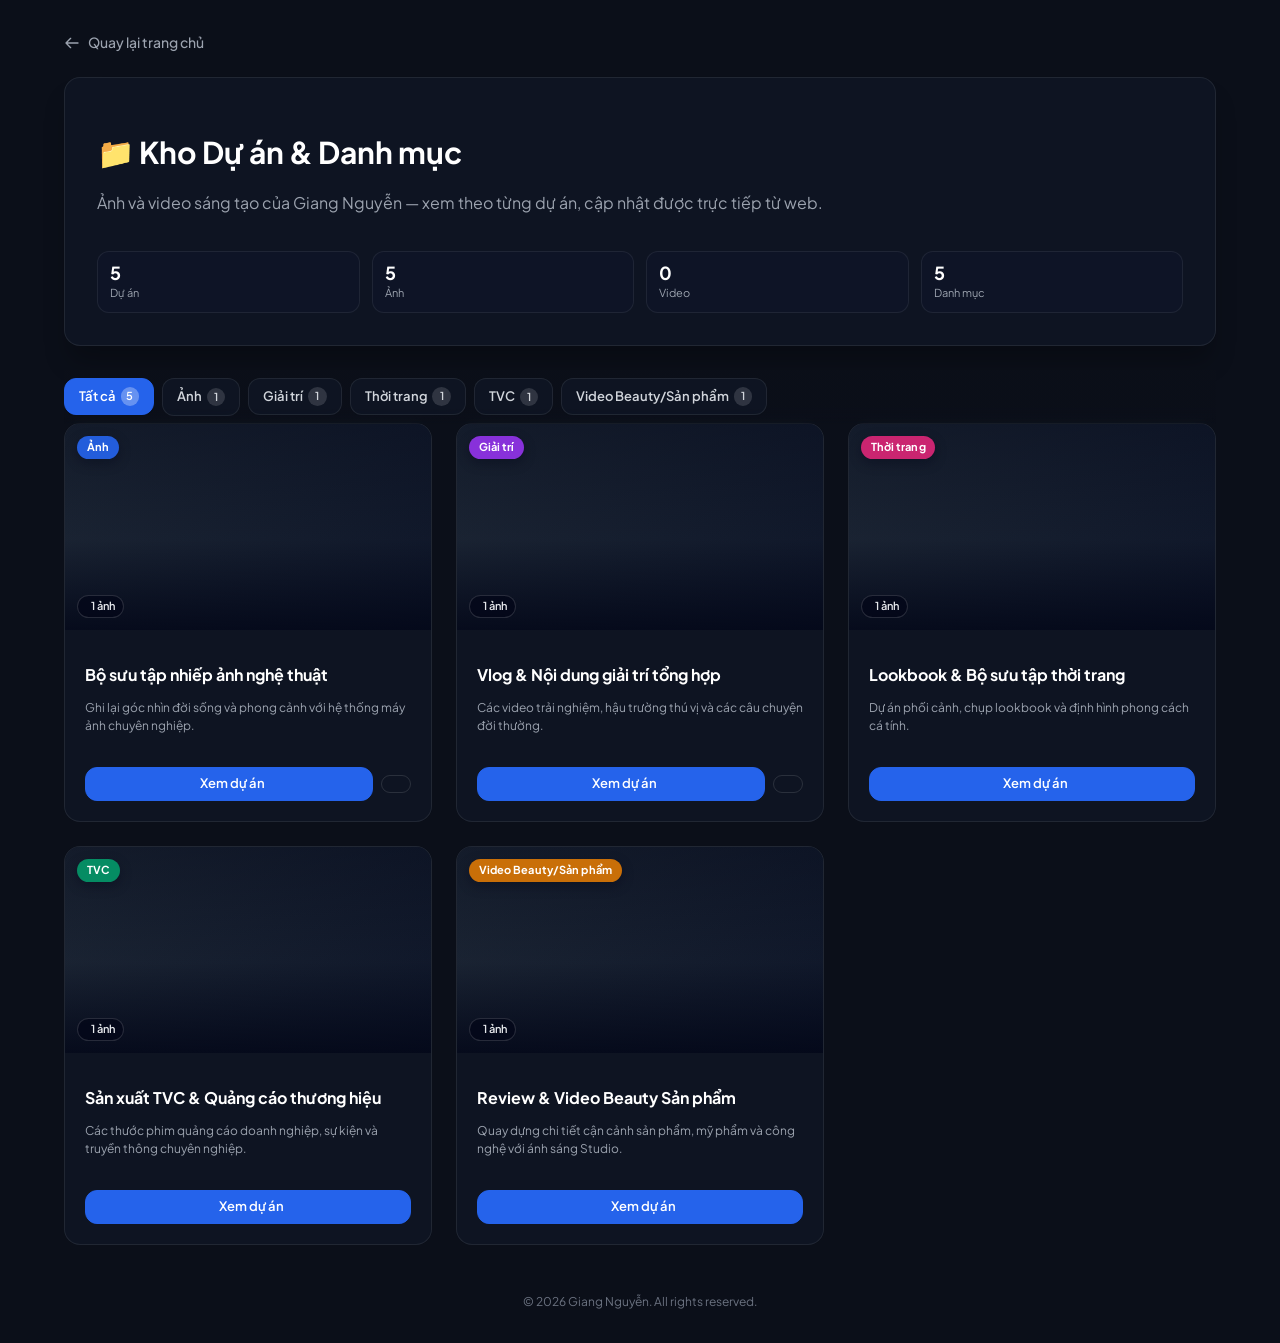
==== commit 14a97596: "Add files via upload" ====
--- a/du-an/index.html
+++ b/du-an/index.html
@@ -65,9 +65,16 @@
                     <p class="duan-lead">Ảnh và video sáng tạo của Giang Nguyễn — xem theo từng dự án, cập nhật được trực tiếp từ web.</p>
                 </div>
                 <div id="duanAdminTools" class="hidden duan-actions">
-                    <button type="button" class="duan-btn duan-btn--primary" data-duan-new="1">
+                    <button type="button" class="duan-btn duan-btn--ghost" data-duan-new="1">
                         <i class="ph ph-plus-circle" aria-hidden="true"></i> Thêm dự án
                     </button>
+                    <!-- Tải ảnh/video TRỰC TIẾP TỪ WEB: chọn dự án nhận file rồi bấm Tải lên (giống "Tải ảnh lên" của album) -->
+                    <select id="duanQuickTarget" class="duan-input duan-select-sm" title="Ảnh/video tải lên sẽ vào dự án này" aria-label="Chọn dự án nhận ảnh/video"></select>
+                    <input type="file" id="duanQuickInput" class="hidden" accept="image/*,video/*" multiple onchange="duanHandleQuickFiles(this)">
+                    <button type="button" class="duan-btn duan-btn--primary" data-duan-quick-upload="1" title="Tải ảnh/video từ máy lên Cloudinary rồi thêm vào dự án đang chọn">
+                        <i class="ph ph-upload-simple" aria-hidden="true"></i> Tải ảnh/video lên
+                    </button>
+                    <span id="duanQuickStatus" class="duan-media-status"></span>
                     <button type="button" class="duan-btn duan-btn--ghost" data-duan-reset="1" title="Quay lại 5 danh mục mặc định">
                         <i class="ph ph-arrow-counter-clockwise" aria-hidden="true"></i> Mặc định
                     </button>
@@ -113,8 +120,15 @@
                 </div>
                 <div class="duan-actions">
                     <div id="duanProjectAdminTools" class="hidden duan-actions">
-                        <button type="button" class="duan-btn duan-btn--xs duan-btn--primary" data-duan-add-media="1" title="Thêm ảnh/video vào dự án này">
-                            <i class="ph ph-plus" aria-hidden="true"></i> Ảnh/Video
+                        <input type="file" id="duanProjectFileInput" class="hidden" accept="image/*,video/*" multiple onchange="duanHandleProjectFiles(this)">
+                        <button type="button" class="duan-btn duan-btn--xs duan-btn--primary" data-duan-project-upload="1" title="Tải ảnh/video lên dự án này">
+                            <i class="ph ph-upload-simple" aria-hidden="true"></i> Tải lên
+                        </button>
+                        <button type="button" class="duan-btn duan-btn--xs" data-duan-add-media="1" title="Thêm ảnh/video bằng link có sẵn trên web">
+                            <i class="ph ph-link-simple" aria-hidden="true"></i> Link
+                        </button>
+                        <button type="button" class="duan-btn duan-btn--xs" data-duan-download="1" title="Tải ảnh/video đang xem xuống máy">
+                            <i class="ph ph-download-simple" aria-hidden="true"></i>
                         </button>
                         <button type="button" class="duan-btn duan-btn--xs" data-duan-edit="1" title="Sửa thông tin dự án">
                             <i class="ph ph-pencil-simple" aria-hidden="true"></i> Sửa
@@ -122,6 +136,7 @@
                         <button type="button" class="duan-btn duan-btn--xs duan-btn--danger" data-duan-delete="1" title="Xoá dự án">
                             <i class="ph ph-trash" aria-hidden="true"></i>
                         </button>
+                        <span id="duanProjectStatus" class="duan-media-status"></span>
                     </div>
                     <button type="button" class="duan-btn duan-btn--icon" data-duan-close="project" aria-label="Đóng">
                         <i class="ph ph-x" aria-hidden="true"></i>
@@ -205,6 +220,10 @@
                     </button>
                 </div>
                 <p id="duanMediaStatus" class="duan-media-status duan-spacer-sm"></p>
+                <label class="duan-check duan-spacer-sm">
+                    <input type="checkbox" id="duanRemoteFetch" checked>
+                    <span>Tải link về kho Cloudinary (upload qua web) — ảnh/video từ trang khác sẽ được tải về kho của mình; bỏ chọn nếu chỉ muốn dán link trực tiếp.</span>
+                </label>
                 <div id="duanMediaList" class="duan-media-list"></div>
                 <p class="duan-hint">Ảnh được nén tự động (≤1600px), video tối đa 100MB. Link YouTube / Facebook Reels / Vimeo / Google Drive sẽ được nhúng thành trình phát.</p>
 
--- a/du-an/du-an.css
+++ b/du-an/du-an.css
@@ -123,6 +123,29 @@
 .duan-input::placeholder { color: #6b7280; }
 .duan-input option { background: #0f172a; color: #f3f4f6; }
 textarea.duan-input { resize: vertical; min-height: 4.5rem; }
+/* Ô chọn gọn trong thanh công cụ admin */
+.duan-select-sm {
+    width: auto;
+    min-width: 9rem;
+    max-width: 15rem;
+    padding: 0.45rem 0.6rem;
+    font-size: 0.75rem;
+}
+.duan-check {
+    display: flex;
+    align-items: flex-start;
+    gap: 0.5rem;
+    font-size: 0.75rem;
+    color: #9ca3af;
+    cursor: pointer;
+}
+.duan-check input {
+    margin-top: 0.15rem;
+    width: 0.95rem;
+    height: 0.95rem;
+    accent-color: #2563eb;
+    cursor: pointer;
+}
 /* ==================== Badge / chip ==================== */
 .duan-badge {
     display: inline-flex;
@@ -387,6 +410,35 @@
     letter-spacing: 0.02em;
     text-transform: uppercase;
 }
+/* Ô bọc mỗi thumbnail (để đặt nút admin lên trên mà không lồng button trong button) */
+.duan-thumb-cell { position: relative; flex: 0 0 auto; }
+/* Nút đặt bìa / xoá ngay trên thumbnail (chỉ admin) — giống nút tải xuống/xoá trong album */
+.duan-thumb-tools {
+    position: absolute;
+    top: 0.2rem;
+    right: 0.2rem;
+    display: flex;
+    gap: 0.2rem;
+    z-index: 2;
+}
+.duan-thumb-btn {
+    display: flex;
+    align-items: center;
+    justify-content: center;
+    width: 1.4rem;
+    height: 1.4rem;
+    padding: 0;
+    border-radius: 9999px;
+    border: 1px solid rgba(255, 255, 255, 0.22);
+    background: rgba(2, 6, 23, 0.75);
+    color: #ffffff;
+    font-size: 0.7rem;
+    line-height: 1;
+    cursor: pointer;
+    transition: background-color 0.2s, border-color 0.2s;
+}
+.duan-thumb-btn:hover { background: #2563eb; border-color: #2563eb; }
+.duan-thumb-btn--del:hover { background: #dc2626; border-color: #dc2626; }
 /* ==================== Trình quản lý ảnh/video trong form ==================== */
 .duan-media-list {
     display: grid;
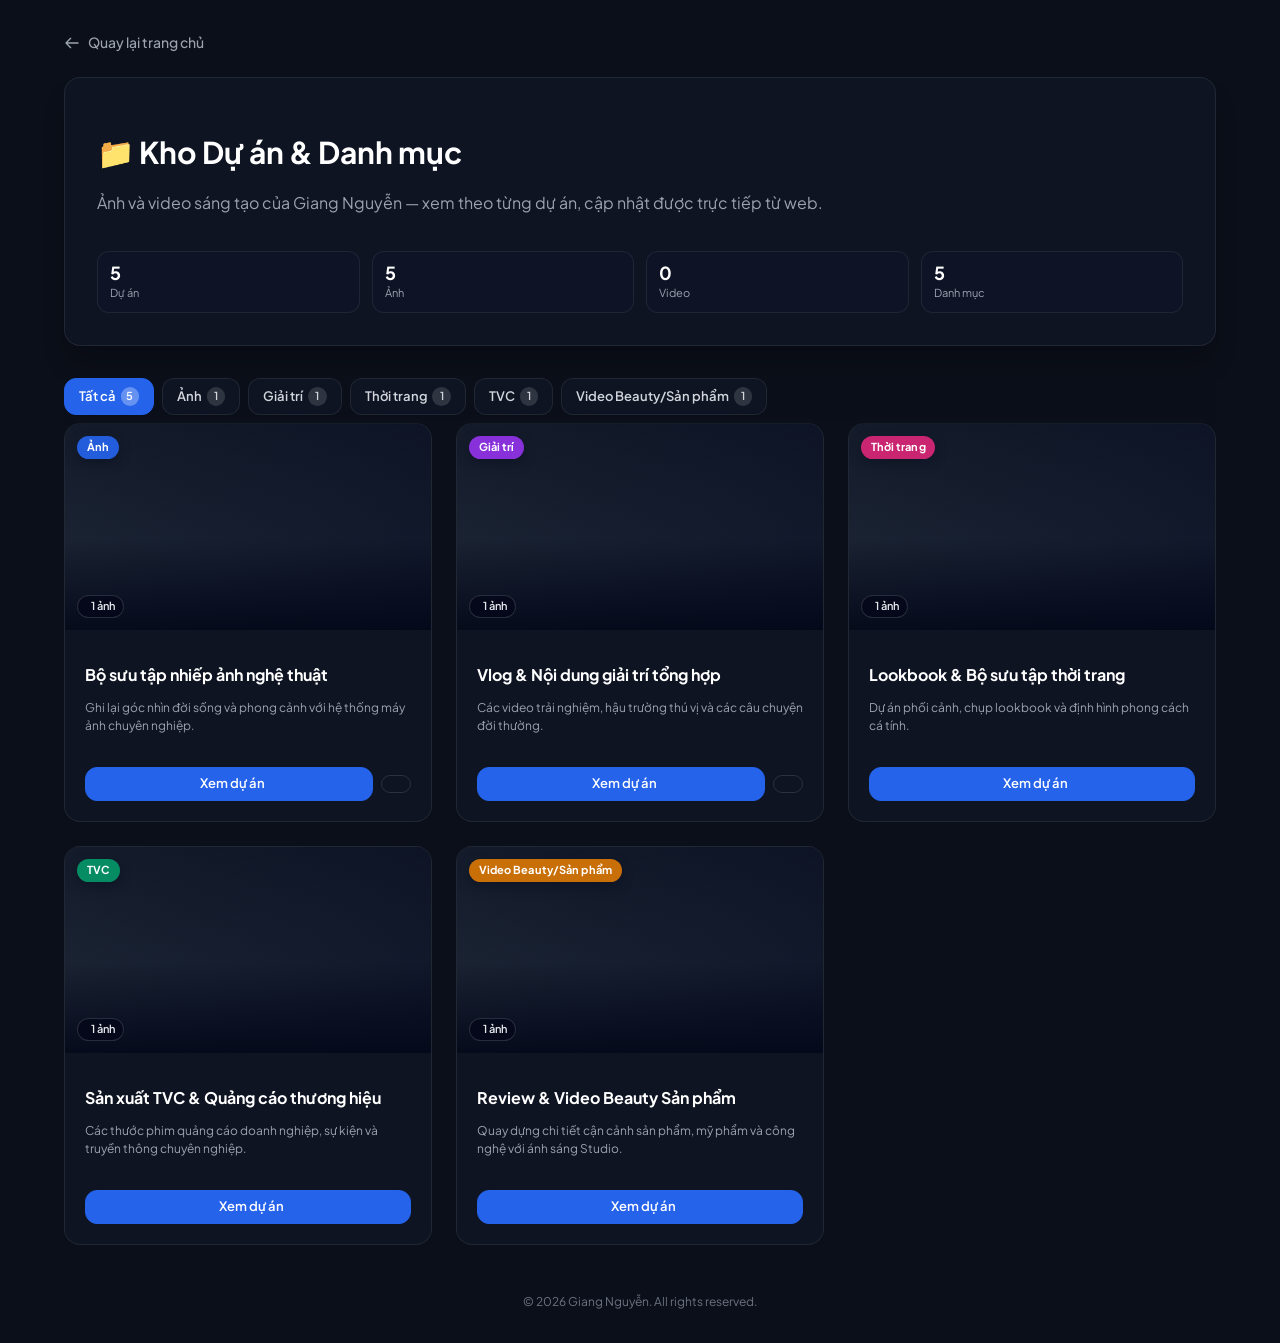
==== commit 5291ea3d: "Add files via upload" ====
--- a/du-an/index.html
+++ b/du-an/index.html
@@ -156,6 +156,7 @@
                 <div class="duan-row duan-spacer">
                     <span id="duanViewerCounter" class="duan-counter"></span>
                     <span id="duanViewerType" class="duan-chip hidden"></span>
+                    <span id="duanProjectFolderChip" class="duan-chip hidden" title="Thư mục chứa ảnh/video của dự án trên Cloudinary"></span>
                 </div>
                 <p id="duanProjectDesc" class="duan-desc-md"></p>
                 <div class="duan-row duan-spacer">
@@ -220,6 +221,7 @@
                     </button>
                 </div>
                 <p id="duanMediaStatus" class="duan-media-status duan-spacer-sm"></p>
+                <p id="duanFormFolderHint" class="duan-hint"></p>
                 <label class="duan-check duan-spacer-sm">
                     <input type="checkbox" id="duanRemoteFetch" checked>
                     <span>Tải link về kho Cloudinary (upload qua web) — ảnh/video từ trang khác sẽ được tải về kho của mình; bỏ chọn nếu chỉ muốn dán link trực tiếp.</span>
--- a/du-an/du-an.css
+++ b/du-an/du-an.css
@@ -193,6 +193,8 @@
     background: #111827;
     cursor: pointer;
 }
+/* Media DỌC (ảnh/video 9:16) → bìa đổi sang khung dọc 4/5 để thấy đúng dáng, không bị cắt ngang */
+.duan-cover.is-portrait { aspect-ratio: 4 / 5; }
 .duan-cover img,
 .duan-thumb img,
 .duan-media-preview img {
@@ -317,6 +319,15 @@
     border-radius: 0.9rem;
     background: #000000;
 }
+/* Media DỌC → khung xem thành khung dọc 9/16, canh giữa, cao tối đa ~72% màn hình */
+.duan-viewer.is-portrait {
+    width: auto;
+    height: min(72vh, 40rem);
+    max-width: 100%;
+    margin-left: auto;
+    margin-right: auto;
+    aspect-ratio: 9 / 16;
+}
 .duan-viewer img {
     position: absolute;
     inset: 0;
@@ -367,6 +378,7 @@
 .duan-nav--next { right: 0.5rem; }
 .duan-thumbs {
     display: flex;
+    align-items: center;
     gap: 0.5rem;
     padding: 0.5rem 0.125rem;
     overflow-x: auto;
@@ -386,6 +398,8 @@
     background: #1f2937;
     cursor: pointer;
 }
+/* Thumbnail media DỌC → ô dọc 9/16 (giống lưới chọn ảnh của Facebook/Instagram) */
+.duan-thumb.is-portrait { width: 3.4rem; height: 6rem; }
 .duan-thumb.is-active { border-color: #3b82f6; box-shadow: 0 0 0 3px rgba(59, 130, 246, 0.25); }
 .duan-thumb-icon {
     position: absolute;
@@ -457,6 +471,9 @@
     background: #1f2937;
 }
 .duan-media-preview { position: relative; height: 5.5rem; background: linear-gradient(135deg, #1f2937, #0f172a); }
+/* Ô xem trước trong form: media DỌC thì khung cao hơn và hiện trọn ảnh (không cắt) */
+.duan-media-item.is-portrait .duan-media-preview { height: 8.5rem; }
+.duan-media-item.is-portrait .duan-media-preview img { object-fit: contain; }
 .duan-media-fallback {
     position: absolute;
     inset: 0;
@@ -541,9 +558,17 @@
 /* ==================== Khung chờ nút Google (GIS) ==================== */
 .duan-google-slot { display: flex; align-items: center; min-height: 40px; }
 
+/* ==================== Đổi khung dọc/ngang: chuyển mượt, không giật ==================== */
+/* Khi media tải xong, JS mới biết tỉ lệ thật và đổi khung → cho chuyển tiếp nhẹ để mắt không bị giật */
+.duan-cover { transition: aspect-ratio 0.25s ease; }
+.duan-thumb { transition: width 0.2s ease, height 0.2s ease, border-color 0.2s ease, box-shadow 0.2s ease; }
+.duan-viewer { transition: aspect-ratio 0.25s ease, width 0.25s ease, height 0.25s ease; }
+.duan-media-preview { transition: height 0.2s ease; }
+
 /* ==================== Giảm chuyển động cho người dùng cần ==================== */
 @media (prefers-reduced-motion: reduce) {
     .project-card, .duan-cover img, .duan-play i, .duan-nav, .duan-btn { transition: none !important; }
+    .duan-cover, .duan-thumb, .duan-viewer, .duan-media-preview { transition: none !important; }
     .project-card:hover { transform: none; }
     .project-card:hover .duan-cover img { transform: none; }
 }
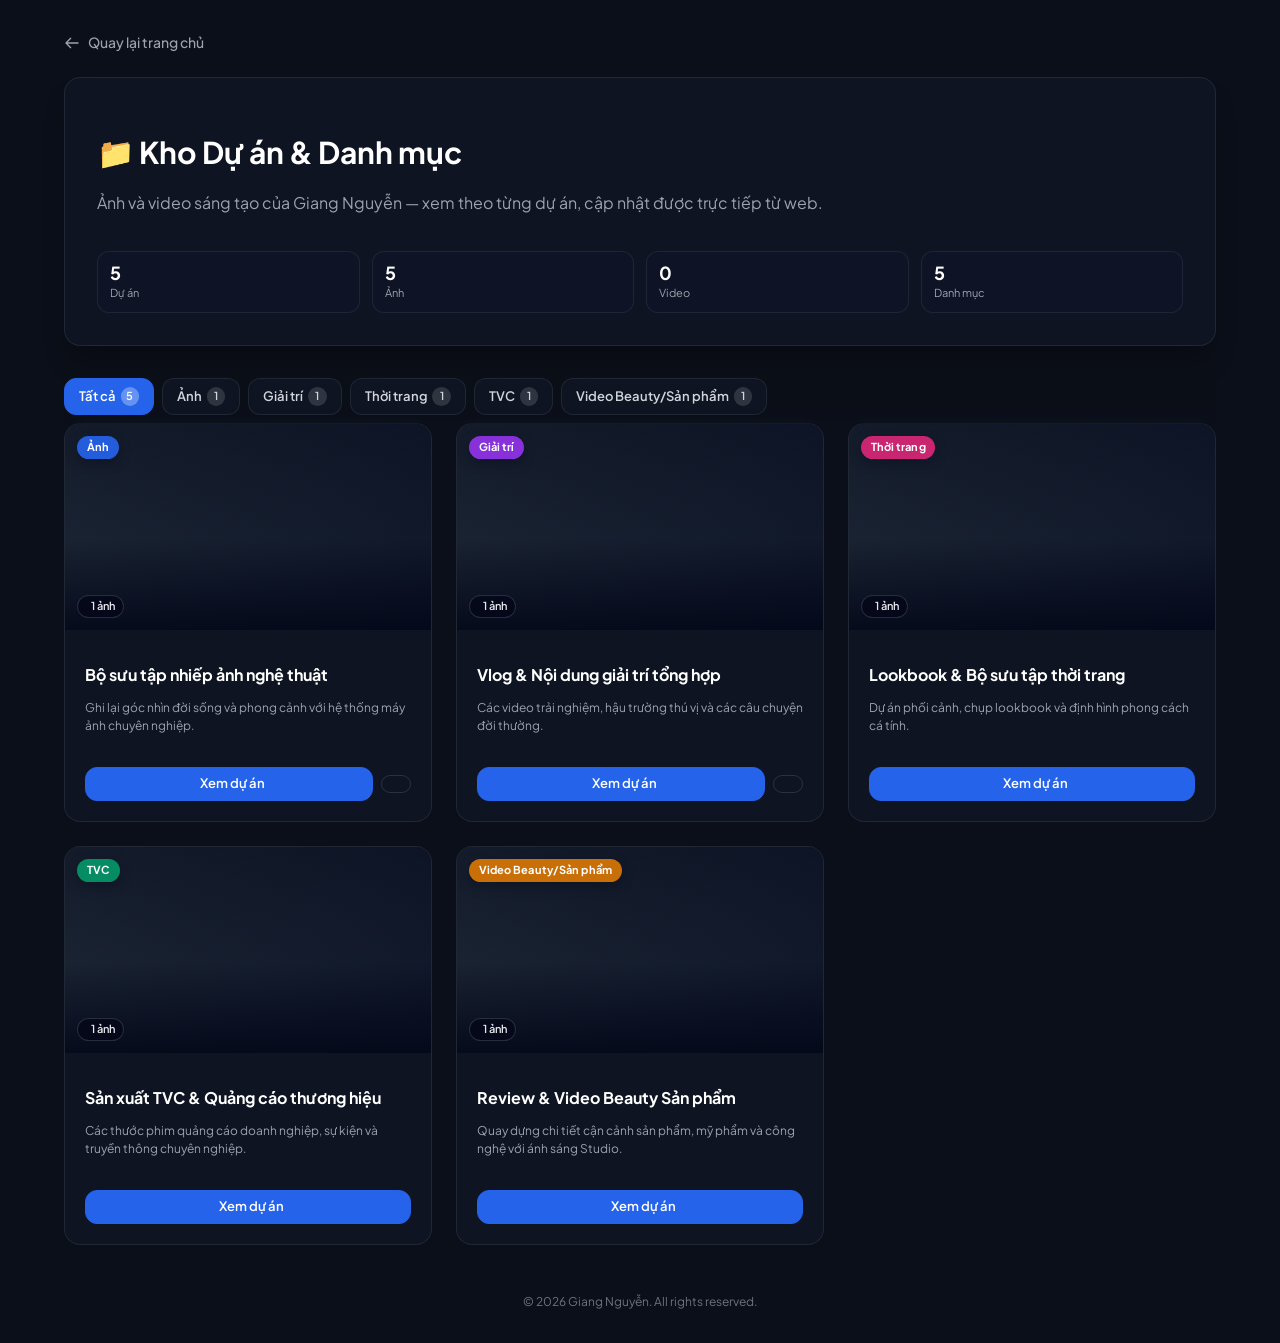
==== commit 2cd21603: "Add files via upload" ====
--- a/du-an/index.html
+++ b/du-an/index.html
@@ -89,6 +89,9 @@
                 Đang hiển thị <b>5 danh mục mặc định</b>. Mọi thao tác thêm/sửa/xoá của bạn sẽ được lưu thành dữ liệu thật
                 (vào <code>data.js</code> khi chạy tại máy, hoặc lên bin cloud khi trang chạy online).
             </div>
+
+            <!-- Ghi chú cấu hình Cloudinary (chỉ admin, chỉ hiện khi preset đang ghi đè thư mục dự án) -->
+            <div id="duanConfigNote" class="duan-note hidden duan-spacer"></div>
         </header>
 
         <!-- Thanh lọc theo danh mục (số lượng cập nhật tự động) -->
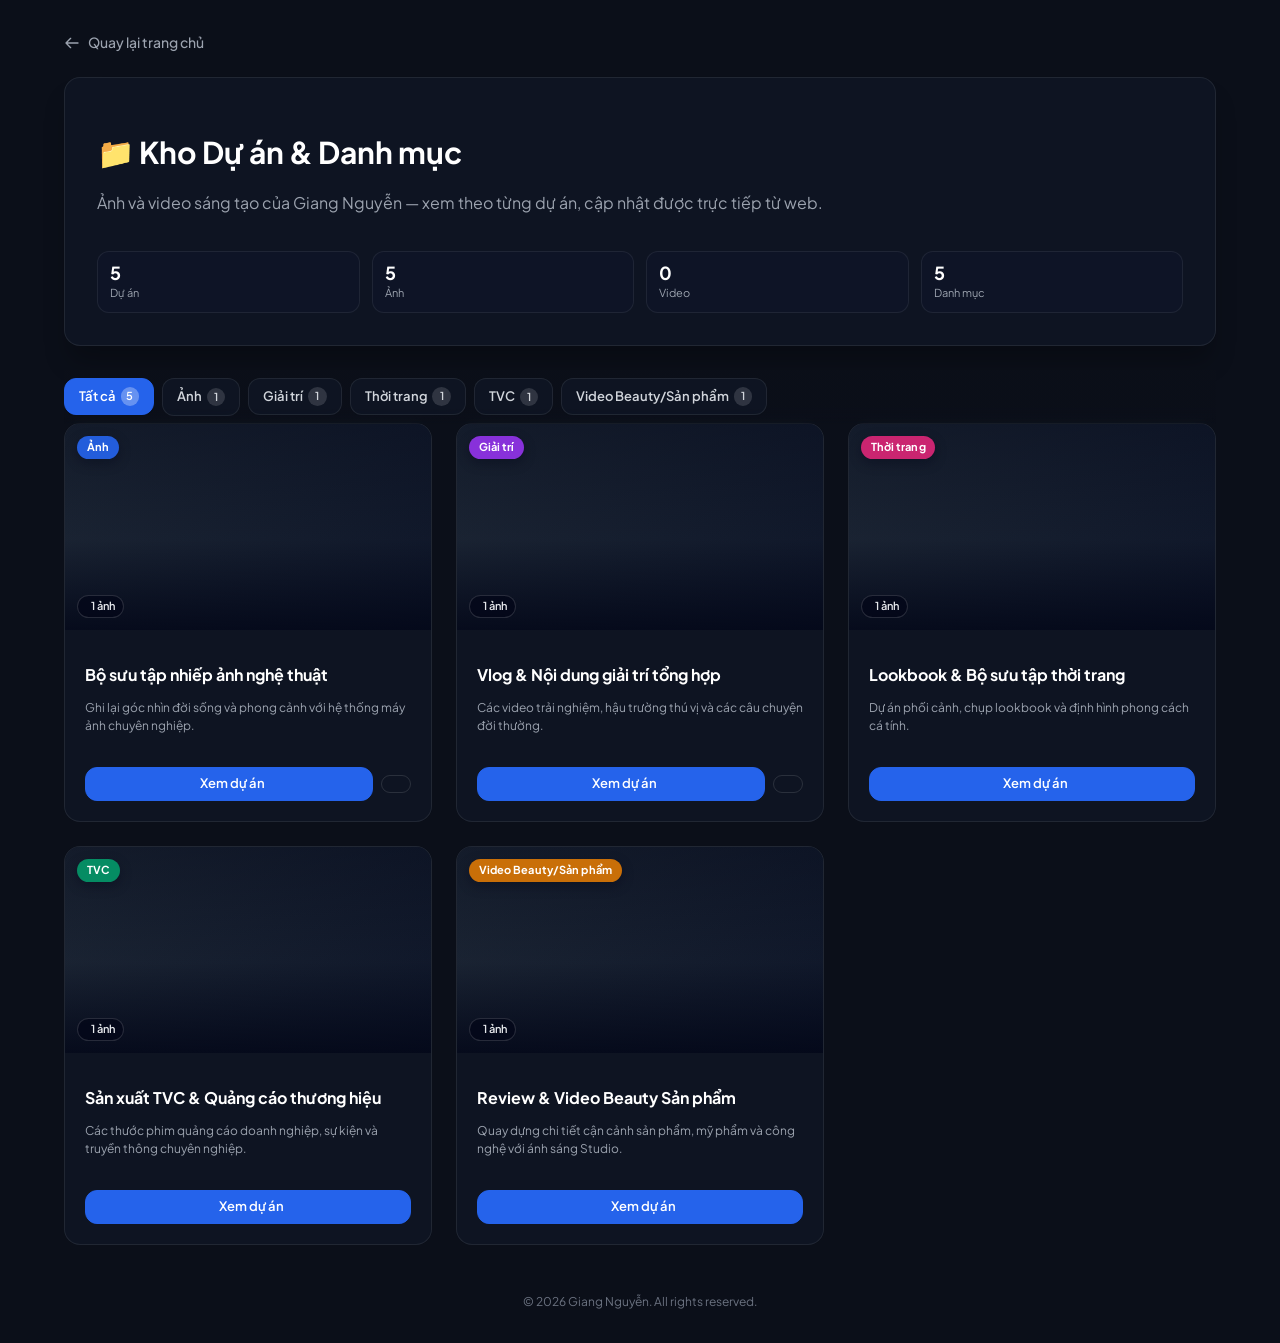
==== commit bbbb82a9: "Add files via upload" ====
--- a/du-an/index.html
+++ b/du-an/index.html
@@ -78,6 +78,17 @@
                     <button type="button" class="duan-btn duan-btn--ghost" data-duan-reset="1" title="Quay lại 5 danh mục mặc định">
                         <i class="ph ph-arrow-counter-clockwise" aria-hidden="true"></i> Mặc định
                     </button>
+                    <!-- Trạng thái lưu: admin thấy ngay đã lưu được hay chưa + lý do, kèm nút xử lý -->
+                    <span id="duanSaveState" class="duan-chip hidden" role="status" aria-live="polite"></span>
+                    <button type="button" id="duanSaveRetry" class="duan-btn duan-btn--xs duan-btn--primary hidden" data-duan-retry-save="1" title="Ghi lại dự án vào nơi lưu (file data.js / máy chủ / cloud)">
+                        <i class="ph ph-floppy-disk" aria-hidden="true"></i> Lưu lại
+                    </button>
+                    <button type="button" id="duanConnectFile" class="duan-btn duan-btn--xs hidden" data-duan-connect-file="1" title="Chọn đúng file data.js ở thư mục gốc để web tự ghi vào đó">
+                        <i class="ph ph-plug" aria-hidden="true"></i> Kết nối data.js
+                    </button>
+                    <button type="button" id="duanSaveHelp" class="duan-btn duan-btn--xs duan-btn--ghost hidden" data-duan-save-help="1" title="Xem chẩn đoán vì sao chưa lưu được">
+                        <i class="ph ph-question" aria-hidden="true"></i>
+                    </button>
                     <span id="duanModeChip" class="duan-chip hidden" title="Nơi lưu thay đổi"></span>
                 </div>
             </div>
--- a/du-an/du-an.css
+++ b/du-an/du-an.css
@@ -167,6 +167,18 @@
 .duan-badge.is-emerald { background: rgba(5, 150, 105, 0.92); }
 .duan-badge.is-amber { background: rgba(217, 119, 6, 0.92); }
 .duan-badge.is-gray { background: rgba(75, 85, 99, 0.92); }
+/* Chip trạng thái lưu: xanh = đã lưu, đỏ = chưa lưu (kèm lý do ở title) */
+.duan-chip.is-ok {
+    background: rgba(5, 150, 105, 0.92);
+    border-color: rgba(5, 150, 105, 0.95);
+    color: #ffffff;
+}
+.duan-chip.is-err {
+    background: rgba(220, 38, 38, 0.94);
+    border-color: rgba(220, 38, 38, 0.98);
+    color: #ffffff;
+    font-weight: 700;
+}
 .duan-chip {
     display: inline-flex;
     align-items: center;
